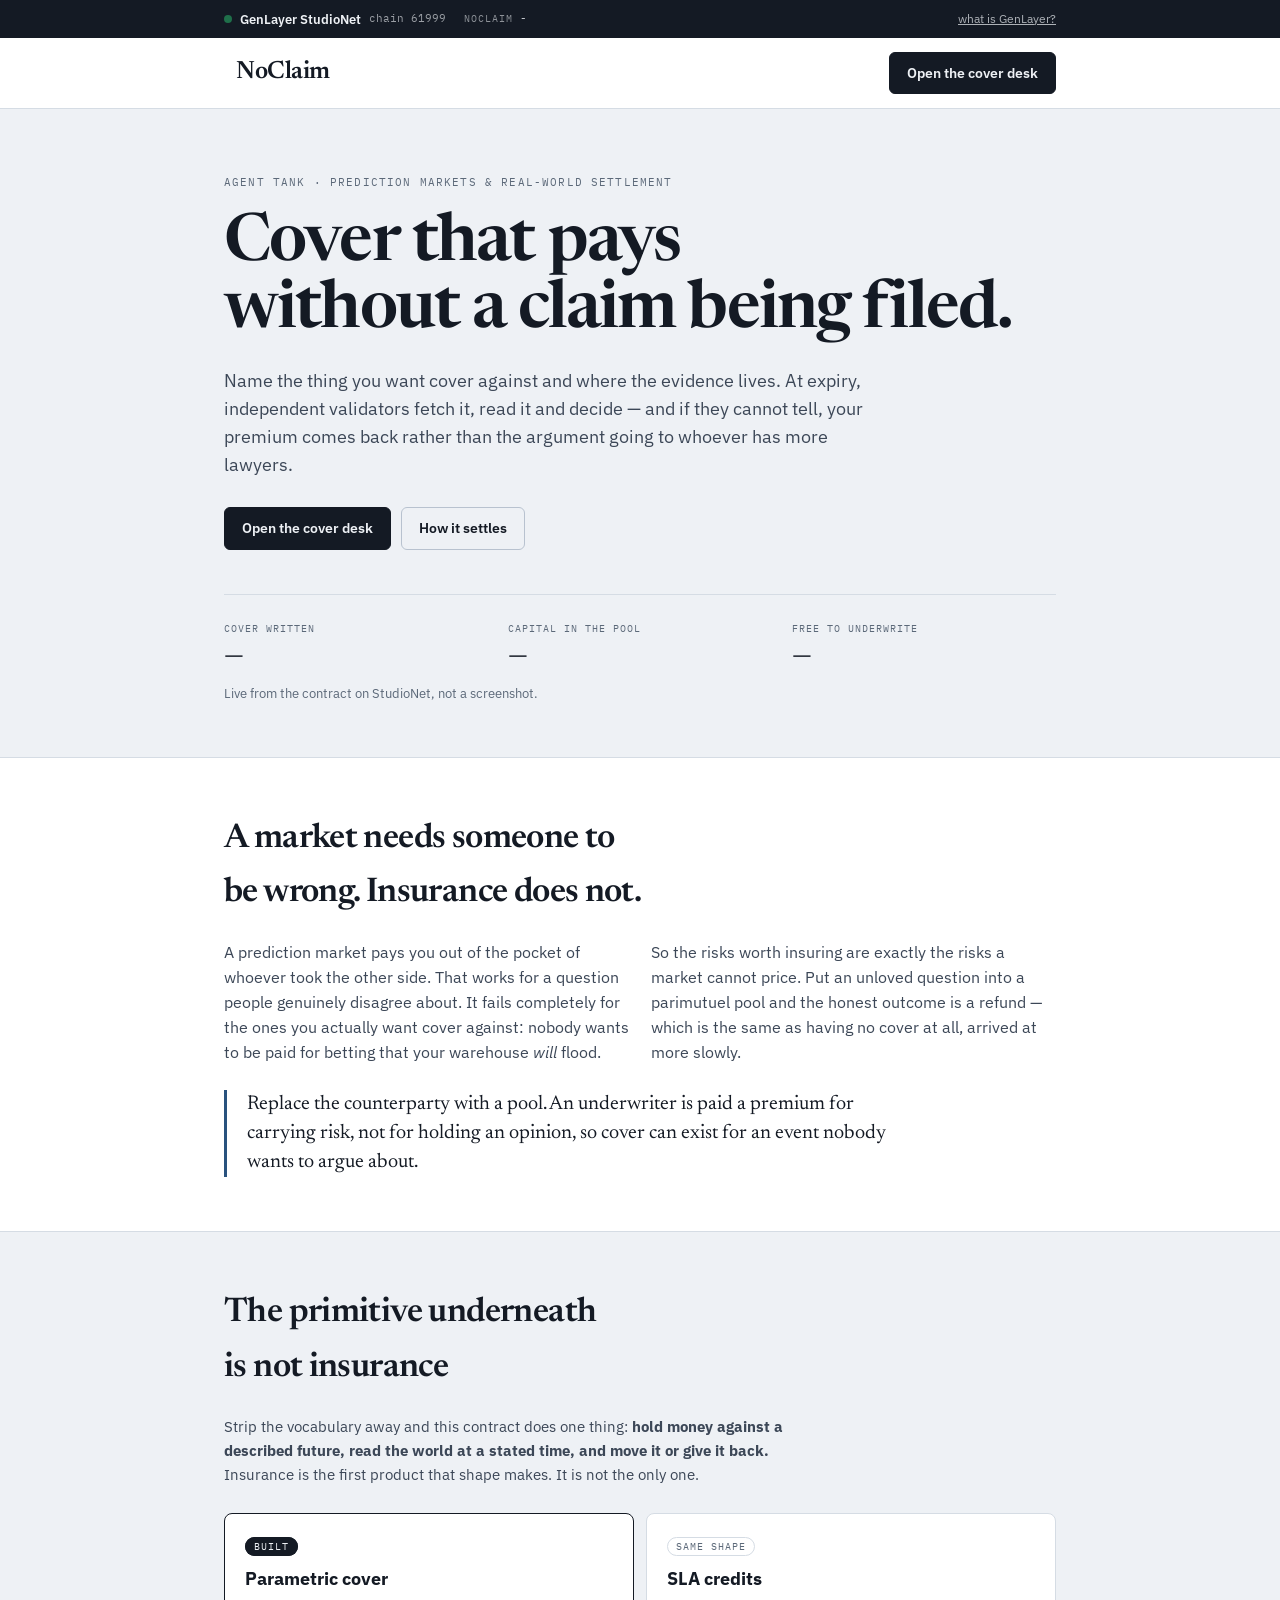
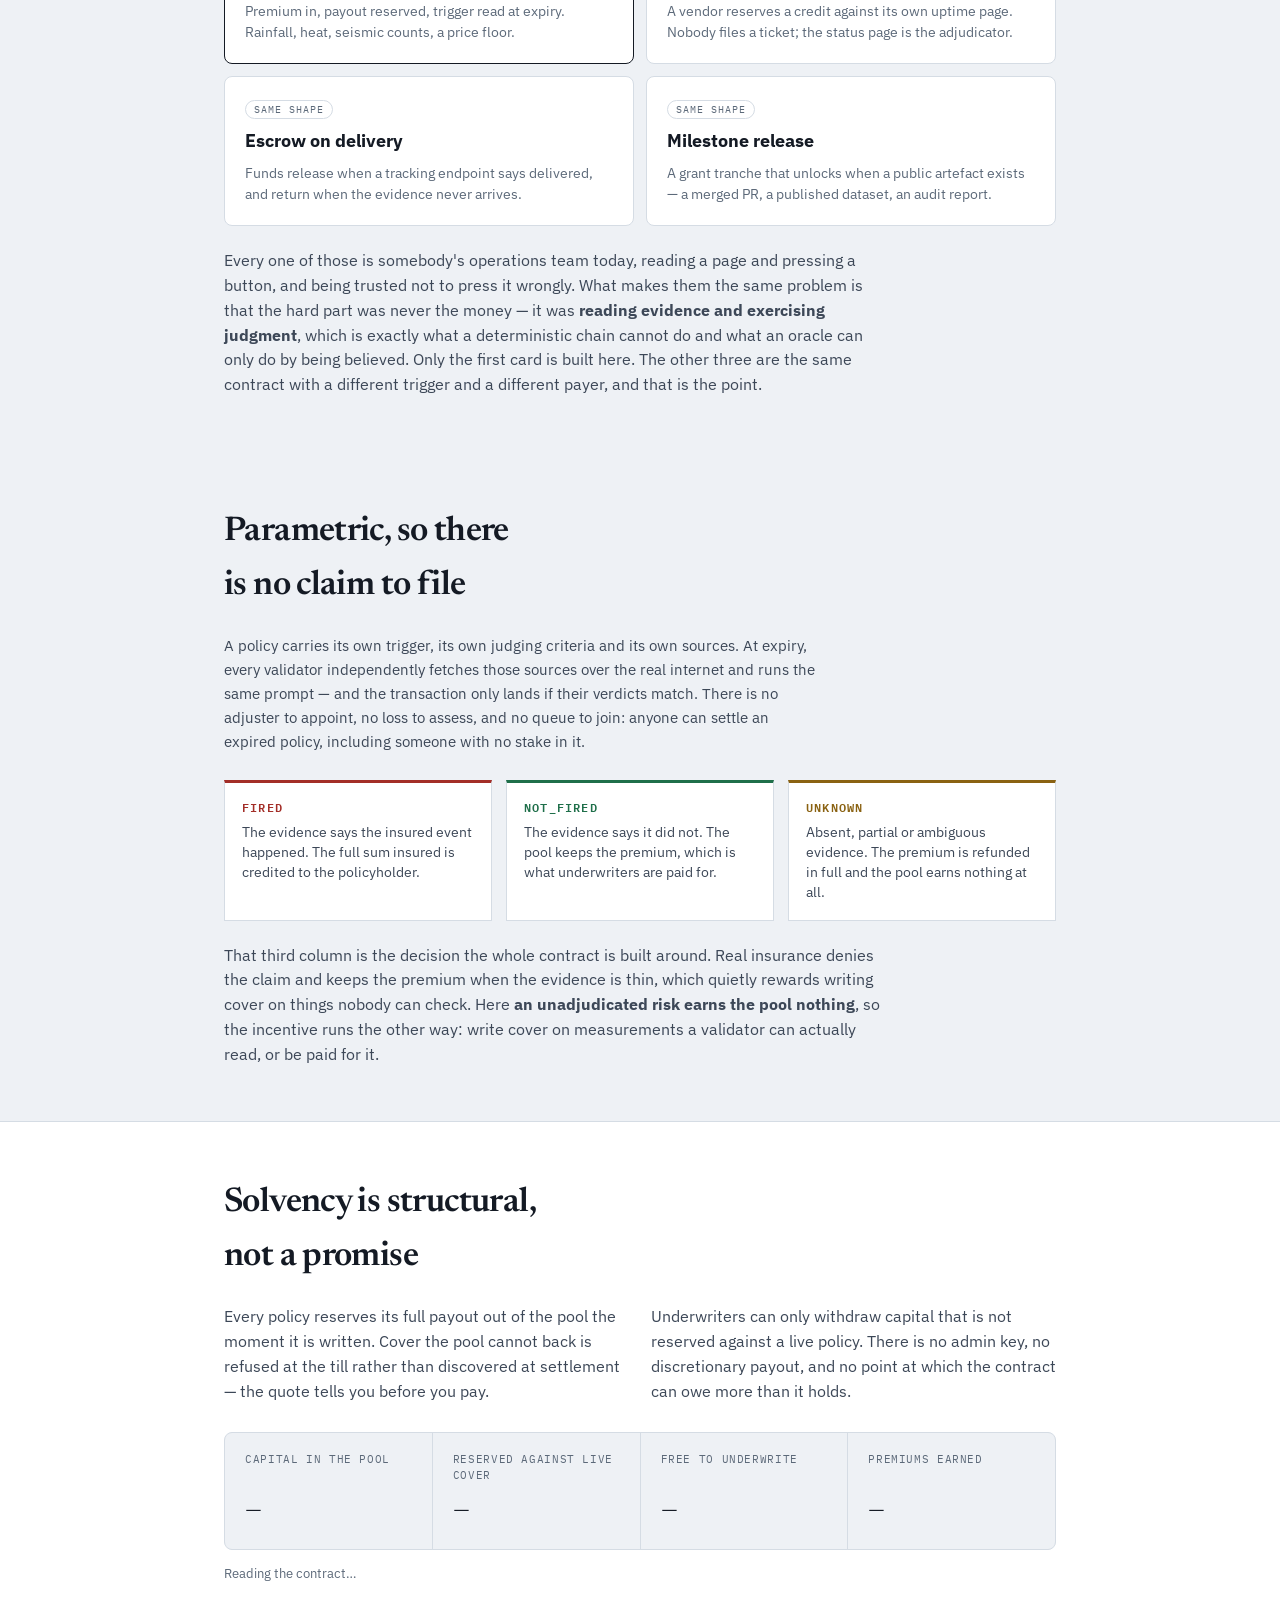
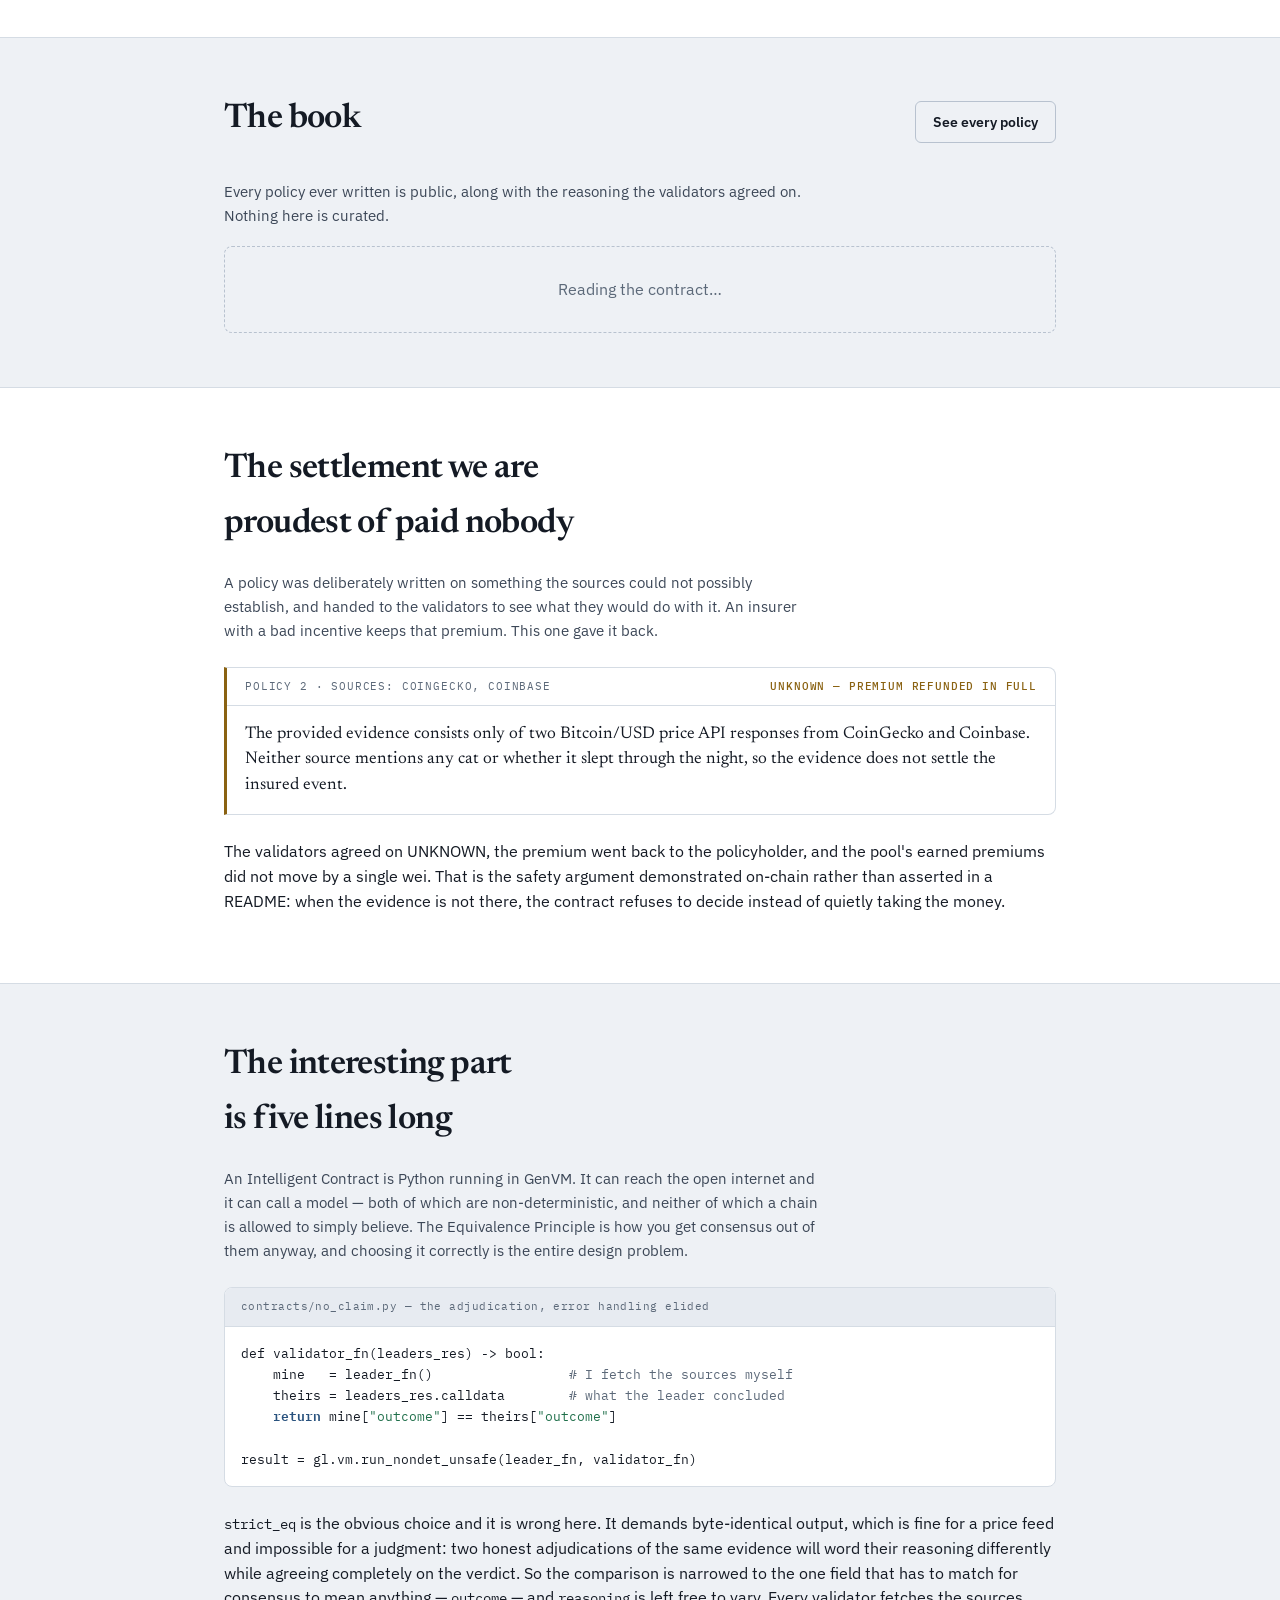
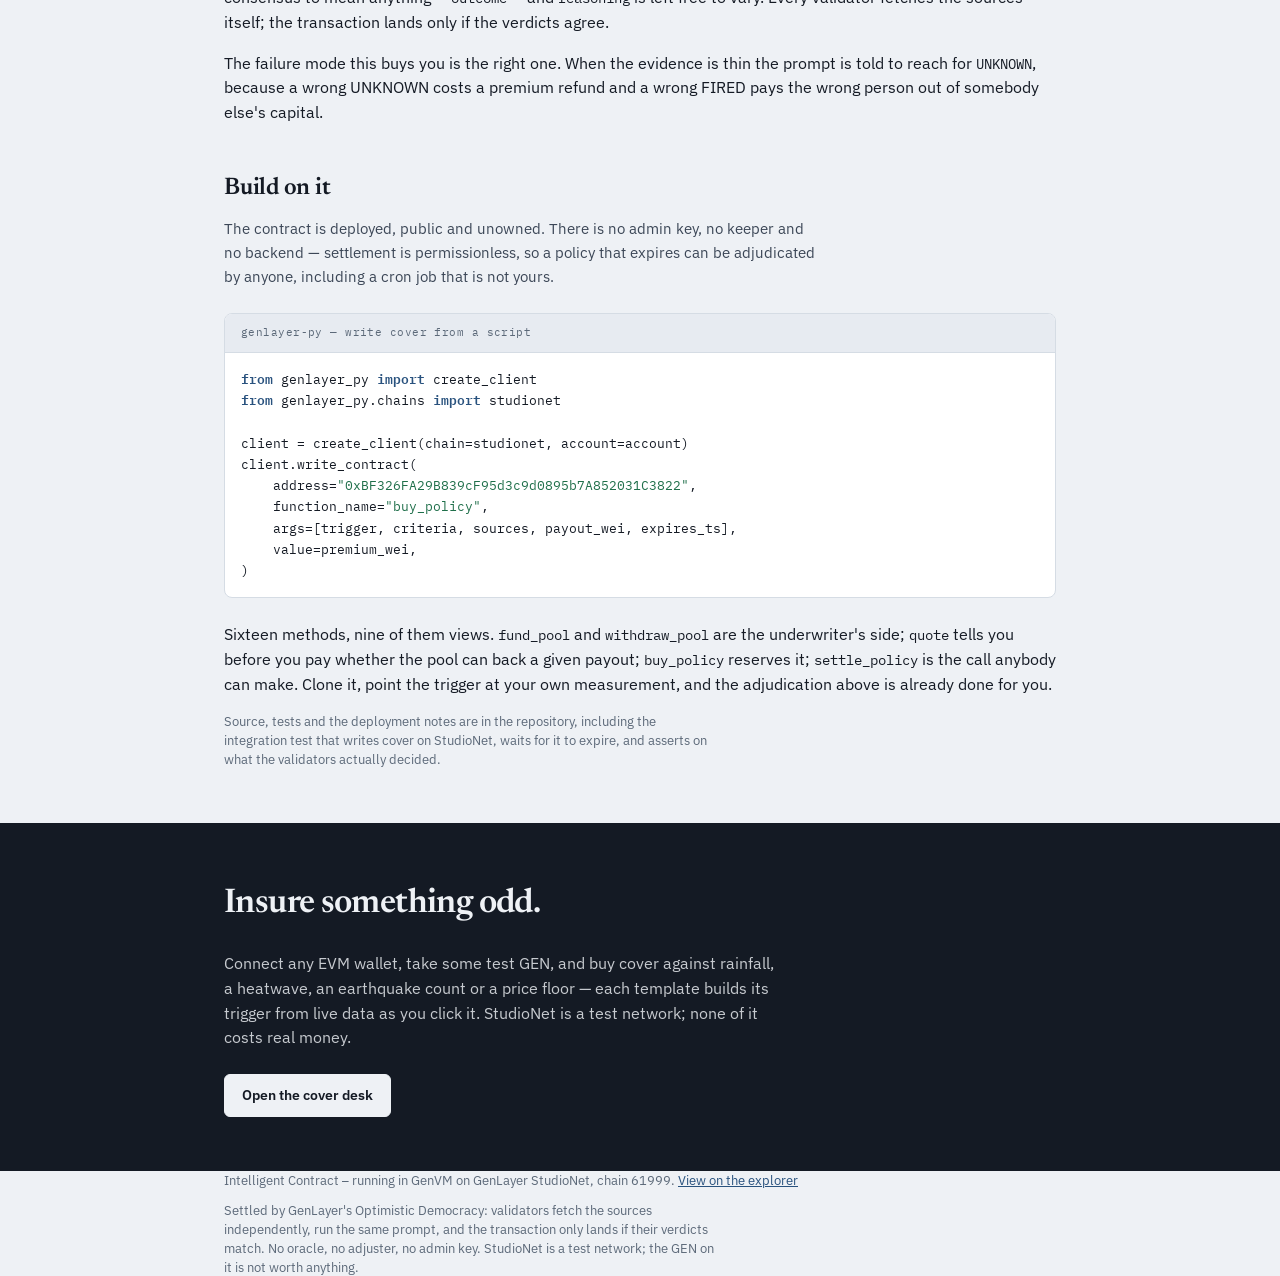
==== frontend/index.html @ b1478b35 "NoClaim: parametric cover settled by validator consensus Agent Tank submission for the Prediction Ma" ====
<!doctype html>
<html lang="en">
<head>
<meta charset="utf-8">
<meta name="viewport" content="width=device-width, initial-scale=1">
<title>NoClaim - cover that pays without a claim being filed</title>
<meta name="description" content="Parametric insurance on GenLayer. Name the trigger and where the evidence lives; validators read it and decide. If they cannot tell, your premium comes back in full.">
<link rel="preconnect" href="https://fonts.googleapis.com">
<link rel="preconnect" href="https://fonts.gstatic.com" crossorigin>
<link rel="stylesheet" href="https://fonts.googleapis.com/css2?family=Newsreader:ital,opsz,wght@0,6..72,400;0,6..72,500;0,6..72,600;0,6..72,700&family=IBM+Plex+Mono:wght@400;500;600&family=IBM+Plex+Sans:wght@400;500;600&display=swap">
<link rel="icon" id="favicon" href="data:,">
<link rel="stylesheet" href="styles.css">
<script type="importmap">
{
  "imports": {
    "genlayer-js": "https://esm.sh/genlayer-js@1.1.8",
    "genlayer-js/chains": "https://esm.sh/genlayer-js@1.1.8/chains",
    "genlayer-js/types": "https://esm.sh/genlayer-js@1.1.8/types"
  }
}
</script>
</head>
<body class="home">

<!-- The same bar the desks carry. This page signs nothing, so it shows no
     account - but it names the network and both contracts, because arriving
     here and arriving at the app should not tell you different things about
     where this runs. -->
<div class="netbar" id="netbar">
  <div class="wrap netbar-inner">
    <span class="net-state">
      <span class="dot"></span>
      <strong>GenLayer StudioNet</strong>
      <span class="net-id">chain 61999</span>
    </span>
    <a class="net-contract" id="net-contract-cover" href="#" target="_blank" rel="noopener" title="The NoClaim contract on the explorer">
      <span class="label">noclaim</span>
      <code id="cover-address">-</code>
    </a>
    <div class="netbar-right">
      <a class="link" href="https://genlayer.com" target="_blank" rel="noopener">what is GenLayer?</a>
    </div>
  </div>
</div>

<header class="home-nav">
  <div class="wrap home-nav-inner">
    <a class="lockup" href="index.html">
      <span class="mark-slot" id="mark-slot"></span>
      <span class="wordmark">NoClaim</span>
    </a>
    <nav>
      <a class="btn-link primary" href="noclaim.html">Open the cover desk</a>
    </nav>
  </div>
</header>

<main>

  <section class="hero wrap">
    <p class="eyebrow">Agent Tank &middot; Prediction Markets &amp; Real-World Settlement</p>
    <h1>Cover that pays<br>without a claim being filed.</h1>
    <p class="hero-lede">
      Name the thing you want cover against and where the evidence lives. At
      expiry, independent validators fetch it, read it and decide &mdash; and if
      they cannot tell, your premium comes back rather than the argument going
      to whoever has more lawyers.
    </p>
    <div class="hero-actions">
      <a class="btn-link primary" href="noclaim.html">Open the cover desk</a>
      <a class="btn-link ghost" href="#settles">How it settles</a>
    </div>
    <dl class="hero-stats" id="hero-stats">
      <div><dt>Cover written</dt><dd id="stat-policies">&mdash;</dd></div>
      <div><dt>Capital in the pool</dt><dd id="stat-pool">&mdash;</dd></div>
      <div><dt>Free to underwrite</dt><dd id="stat-free">&mdash;</dd></div>
    </dl>
    <p class="hero-note">Live from the contract on StudioNet, not a screenshot.</p>
  </section>

  <section class="band">
    <div class="wrap">
      <h2>A market needs someone to be wrong. Insurance does not.</h2>
      <div class="two-col">
        <p>
          A prediction market pays you out of the pocket of whoever took the
          other side. That works for a question people genuinely disagree
          about. It fails completely for the ones you actually want cover
          against: nobody wants to be paid for betting that your warehouse
          <em>will</em> flood.
        </p>
        <p>
          So the risks worth insuring are exactly the risks a market cannot
          price. Put an unloved question into a parimutuel pool and the honest
          outcome is a refund &mdash; which is the same as having no cover at
          all, arrived at more slowly.
        </p>
      </div>
      <p class="pull">
        Replace the counterparty with a pool. An underwriter is paid a premium
        for carrying risk, not for holding an opinion, so cover can exist for
        an event nobody wants to argue about.
      </p>
    </div>
  </section>

  <!-- The bigger claim, made carefully: what is built is parametric cover, and
       what it is built out of is more general than that. -->
  <section class="wrap">
    <h2>The primitive underneath is not insurance</h2>
    <p class="lede">
      Strip the vocabulary away and this contract does one thing:
      <strong>hold money against a described future, read the world at a stated
      time, and move it or give it back.</strong> Insurance is the first product
      that shape makes. It is not the only one.
    </p>

    <div class="shapes">
      <div class="shape built">
        <span class="shape-tag">built</span>
        <h3>Parametric cover</h3>
        <p>Premium in, payout reserved, trigger read at expiry. Rainfall, heat, seismic counts, a price floor.</p>
      </div>
      <div class="shape">
        <span class="shape-tag">same shape</span>
        <h3>SLA credits</h3>
        <p>A vendor reserves a credit against its own uptime page. Nobody files a ticket; the status page is the adjudicator.</p>
      </div>
      <div class="shape">
        <span class="shape-tag">same shape</span>
        <h3>Escrow on delivery</h3>
        <p>Funds release when a tracking endpoint says delivered, and return when the evidence never arrives.</p>
      </div>
      <div class="shape">
        <span class="shape-tag">same shape</span>
        <h3>Milestone release</h3>
        <p>A grant tranche that unlocks when a public artefact exists &mdash; a merged PR, a published dataset, an audit report.</p>
      </div>
    </div>

    <p class="under-verdicts">
      Every one of those is somebody's operations team today, reading a page and
      pressing a button, and being trusted not to press it wrongly. What makes
      them the same problem is that the hard part was never the money &mdash; it
      was <strong>reading evidence and exercising judgment</strong>, which is
      exactly what a deterministic chain cannot do and what an oracle can only
      do by being believed. Only the first card is built here. The other three
      are the same contract with a different trigger and a different payer, and
      that is the point.
    </p>
  </section>

  <section class="wrap" id="settles">
    <h2>Parametric, so there is no claim to file</h2>
    <p class="lede">
      A policy carries its own trigger, its own judging criteria and its own
      sources. At expiry, every validator independently fetches those sources
      over the real internet and runs the same prompt &mdash; and the
      transaction only lands if their verdicts match. There is no adjuster to
      appoint, no loss to assess, and no queue to join: anyone can settle an
      expired policy, including someone with no stake in it.
    </p>

    <div class="verdicts">
      <div class="verdict-card v-no">
        <p class="name">FIRED</p>
        <p>The evidence says the insured event happened. The full sum insured is credited to the policyholder.</p>
      </div>
      <div class="verdict-card v-yes">
        <p class="name">NOT_FIRED</p>
        <p>The evidence says it did not. The pool keeps the premium, which is what underwriters are paid for.</p>
      </div>
      <div class="verdict-card v-unknown">
        <p class="name">UNKNOWN</p>
        <p>Absent, partial or ambiguous evidence. The premium is refunded in full and the pool earns nothing at all.</p>
      </div>
    </div>

    <p class="under-verdicts">
      That third column is the decision the whole contract is built around.
      Real insurance denies the claim and keeps the premium when the evidence
      is thin, which quietly rewards writing cover on things nobody can check.
      Here <strong>an unadjudicated risk earns the pool nothing</strong>, so the
      incentive runs the other way: write cover on measurements a validator can
      actually read, or be paid for it.
    </p>
  </section>

  <section class="band">
    <div class="wrap">
      <h2>Solvency is structural, not a promise</h2>
      <div class="two-col">
        <p>
          Every policy reserves its full payout out of the pool the moment it
          is written. Cover the pool cannot back is refused at the till rather
          than discovered at settlement &mdash; the quote tells you before you
          pay.
        </p>
        <p>
          Underwriters can only withdraw capital that is not reserved against a
          live policy. There is no admin key, no discretionary payout, and no
          point at which the contract can owe more than it holds.
        </p>
      </div>
      <dl class="solvency" id="solvency">
        <div><dt>Capital in the pool</dt><dd><span id="sv-total">&mdash;</span></dd></div>
        <div><dt>Reserved against live cover</dt><dd><span id="sv-reserved">&mdash;</span></dd></div>
        <div><dt>Free to underwrite</dt><dd><span id="sv-free">&mdash;</span></dd></div>
        <div><dt>Premiums earned</dt><dd><span id="sv-earned">&mdash;</span></dd></div>
      </dl>
      <p class="fineprint" id="solvency-note">Reading the contract&hellip;</p>
    </div>
  </section>

  <section class="wrap">
    <div class="section-head">
      <h2 id="policies-heading">The book</h2>
      <a class="btn-link ghost" href="noclaim.html">See every policy</a>
    </div>
    <p class="lede">
      Every policy ever written is public, along with the reasoning the
      validators agreed on. Nothing here is curated.
    </p>
    <div id="home-policies" class="home-markets">
      <p class="empty">Reading the contract&hellip;</p>
    </div>
  </section>

  <section class="band">
    <div class="wrap">
      <h2>The settlement we are proudest of paid nobody</h2>
      <p class="lede">
        A policy was deliberately written on something the sources could not
        possibly establish, and handed to the validators to see what they would
        do with it. An insurer with a bad incentive keeps that premium. This one
        gave it back.
      </p>
      <figure class="exhibit void">
        <figcaption>
          <span>Policy 2 &middot; sources: CoinGecko, Coinbase</span>
          <span class="tag">UNKNOWN &mdash; premium refunded in full</span>
        </figcaption>
        <blockquote>
          The provided evidence consists only of two Bitcoin/USD price API
          responses from CoinGecko and Coinbase. Neither source mentions any cat
          or whether it slept through the night, so the evidence does not settle
          the insured event.
        </blockquote>
      </figure>
      <p>
        The validators agreed on UNKNOWN, the premium went back to the
        policyholder, and the pool's earned premiums did not move by a single
        wei. That is the safety argument demonstrated on-chain rather than
        asserted in a README: when the evidence is not there, the contract
        refuses to decide instead of quietly taking the money.
      </p>
    </div>
  </section>

  <!-- Devs do not want the pitch, they want the mechanism. This is the whole
       mechanism, quoted from the deployed source rather than paraphrased. -->
  <section class="wrap" id="build">
    <h2>The interesting part is five lines long</h2>
    <p class="lede">
      An Intelligent Contract is Python running in GenVM. It can reach the open
      internet and it can call a model &mdash; both of which are
      non-deterministic, and neither of which a chain is allowed to simply
      believe. The Equivalence Principle is how you get consensus out of them
      anyway, and choosing it correctly is the entire design problem.
    </p>

    <figure class="code">
      <figcaption>contracts/no_claim.py &mdash; the adjudication, error handling elided</figcaption>
      <pre><code>def validator_fn(leaders_res) -&gt; bool:
    mine   = leader_fn()                 <span class="c"># I fetch the sources myself</span>
    theirs = leaders_res.calldata        <span class="c"># what the leader concluded</span>
    <span class="k">return</span> mine[<span class="s">"outcome"</span>] == theirs[<span class="s">"outcome"</span>]

result = gl.vm.run_nondet_unsafe(leader_fn, validator_fn)</code></pre>
    </figure>

    <p>
      <code>strict_eq</code> is the obvious choice and it is wrong here. It
      demands byte-identical output, which is fine for a price feed and
      impossible for a judgment: two honest adjudications of the same evidence
      will word their reasoning differently while agreeing completely on the
      verdict. So the comparison is narrowed to the one field that has to match
      for consensus to mean anything &mdash; <code>outcome</code> &mdash; and
      <code>reasoning</code> is left free to vary. Every validator fetches the
      sources itself; the transaction lands only if the verdicts agree.
    </p>
    <p>
      The failure mode this buys you is the right one. When the evidence is
      thin the prompt is told to reach for <code>UNKNOWN</code>, because a wrong
      UNKNOWN costs a premium refund and a wrong FIRED pays the wrong person out
      of somebody else's capital.
    </p>

    <h3 class="build-h3">Build on it</h3>
    <p class="lede">
      The contract is deployed, public and unowned. There is no admin key, no
      keeper and no backend &mdash; settlement is permissionless, so a policy
      that expires can be adjudicated by anyone, including a cron job that is
      not yours.
    </p>

    <figure class="code">
      <figcaption>genlayer-py &mdash; write cover from a script</figcaption>
      <pre><code><span class="k">from</span> genlayer_py <span class="k">import</span> create_client
<span class="k">from</span> genlayer_py.chains <span class="k">import</span> studionet

client = create_client(chain=studionet, account=account)
client.write_contract(
    address=<span class="s">"0xBF326FA29B839cF95d3c9d0895b7A852031C3822"</span>,
    function_name=<span class="s">"buy_policy"</span>,
    args=[trigger, criteria, sources, payout_wei, expires_ts],
    value=premium_wei,
)</code></pre>
    </figure>

    <p>
      Sixteen methods, nine of them views. <code>fund_pool</code> and
      <code>withdraw_pool</code> are the underwriter's side;
      <code>quote</code> tells you before you pay whether the pool can back a
      given payout; <code>buy_policy</code> reserves it; <code>settle_policy</code>
      is the call anybody can make. Clone it, point the trigger at your own
      measurement, and the adjudication above is already done for you.
    </p>
    <p class="fineprint">
      Source, tests and the deployment notes are in the repository, including
      the integration test that writes cover on StudioNet, waits for it to
      expire, and asserts on what the validators actually decided.
    </p>
  </section>


  <section class="cta">
    <div class="wrap">
      <h2>Insure something odd.</h2>
      <p>
        Connect any EVM wallet, take some test GEN, and buy cover against
        rainfall, a heatwave, an earthquake count or a price floor &mdash; each
        template builds its trigger from live data as you click it. StudioNet is
        a test network; none of it costs real money.
      </p>
      <a class="btn-link primary" href="noclaim.html">Open the cover desk</a>
    </div>
  </section>

</main>

<footer class="wrap">
  <p>
    Intelligent Contract <code id="footer-address">&mdash;</code> running in
    GenVM on GenLayer StudioNet, chain 61999.
    <a id="explorer-link" href="#" target="_blank" rel="noopener">View on the explorer</a>
  </p>
  <p class="fineprint">
    Settled by GenLayer's Optimistic Democracy: validators fetch the sources
    independently, run the same prompt, and the transaction only lands if their
    verdicts match. No oracle, no adjuster, no admin key. StudioNet is a test
    network; the GEN on it is not worth anything.
  </p>
</footer>

<script type="module" src="home.js"></script>
</body>
</html>
---- frontend/styles.css ----
/* AnyBet - shares its identity with the submission page: a cool filing-paper
   ground, ink type, and three saturated colours reserved for the three things a
   market can resolve to. Nothing else is allowed to be loud. */

:root {
  --ground: #eef1f5;
  --surface: #ffffff;
  --sunk: #e7ebf1;
  --ink: #141a24;
  --ink-soft: #3c4757;
  --muted: #5c6979;
  --line: #d5dce4;
  --line-strong: #b8c2cf;

  --yes: #1f6f4a;
  --no: #a32e28;
  --unknown: #8a6212;
  --accent: #29527e;

  --display: "Newsreader", "Iowan Old Style", Georgia, serif;
  --body: "IBM Plex Sans", "Segoe UI", Helvetica, Arial, sans-serif;
  --mono: "IBM Plex Mono", ui-monospace, SFMono-Regular, Menlo, monospace;

  --radius: 8px;
}

@media (prefers-color-scheme: dark) {
  :root:not([data-theme="light"]) {
    --ground: #10141b;
    --surface: #171d26;
    --sunk: #1d242f;
    --ink: #e4e9f0;
    --ink-soft: #bcc6d3;
    --muted: #8d9aab;
    --line: #28313e;
    --line-strong: #3a4553;

    --yes: #58b585;
    --no: #e2776e;
    --unknown: #d9a441;
    --accent: #7ba7dd;
  }
}

:root[data-theme="dark"] {
  --ground: #10141b;
  --surface: #171d26;
  --sunk: #1d242f;
  --ink: #e4e9f0;
  --ink-soft: #bcc6d3;
  --muted: #8d9aab;
  --line: #28313e;
  --line-strong: #3a4553;

  --yes: #58b585;
  --no: #e2776e;
  --unknown: #d9a441;
  --accent: #7ba7dd;
}

* { box-sizing: border-box; }

body {
  margin: 0;
  background: var(--ground);
  color: var(--ink);
  font-family: var(--body);
  font-size: 15.5px;
  line-height: 1.6;
  -webkit-font-smoothing: antialiased;
}

body.busy { cursor: progress; }
body.busy button:not(.link) { opacity: .45; pointer-events: none; }

.wrap { max-width: 880px; margin: 0 auto; padding: 0 24px; }

code { font-family: var(--mono); font-size: .88em; }

h1, h2, h3 { text-wrap: balance; }

/* ---- masthead ---- */

.masthead {
  background: var(--surface);
  border-bottom: 1px solid var(--line);
}

.masthead-inner {
  display: flex;
  flex-wrap: wrap;
  gap: 24px;
  justify-content: space-between;
  align-items: flex-start;
  padding-top: 26px;
  padding-bottom: 24px;
}

.brand { flex: 1 1 260px; min-width: 0; }
.account { flex: 0 1 auto; }

/* ---- brand lockup ---- */

.lockup { display: flex; align-items: center; gap: 12px; }
.mark-slot { display: inline-flex; color: var(--ink); }
.mark { display: block; }

/* The chain this actually runs on, stated next to the name rather than buried
   in a footer - and the dot is live state, going amber the moment the wallet
   wanders off StudioNet. */
.chain-badge {
  display: inline-flex;
  align-items: center;
  gap: 7px;
  margin-top: 11px;
  padding: 4px 11px 4px 9px;
  border: 1px solid var(--line);
  border-radius: 20px;
  background: var(--ground);
  font-size: 12px;
  color: var(--muted);
  text-decoration: none;
}
.chain-badge:hover { border-color: var(--line-strong); }
.chain-badge strong { color: var(--ink); font-weight: 600; }
.chain-badge .sep { color: var(--line-strong); }
.chain-badge .dot {
  width: 7px;
  height: 7px;
  border-radius: 50%;
  background: var(--yes);
  flex-shrink: 0;
}
.chain-badge .dot.bad { background: var(--unknown); }

.brand h1 {
  font-family: var(--display);
  font-weight: 500;
  font-size: 38px;
  letter-spacing: -.02em;
  margin: 0;
  line-height: 1;
}

.tagline {
  margin: 7px 0 0;
  color: var(--muted);
  font-size: 14.5px;
  max-width: 42ch;
}

/* ---- account panel ---- */

.account {
  min-width: 330px;
  background: var(--sunk);
  border: 1px solid var(--line);
  border-radius: var(--radius);
  padding: 14px 16px;
}

.account-grid {
  display: grid;
  grid-template-columns: 1fr 1fr;
  gap: 10px 18px;
  margin: 0 0 12px;
}
.account-grid div { min-width: 0; }
.account-grid dt {
  font-family: var(--mono);
  font-size: 10px;
  letter-spacing: .1em;
  text-transform: uppercase;
  color: var(--muted);
  margin-bottom: 2px;
}
.account-grid dd {
  margin: 0;
  font-size: 14px;
  font-variant-numeric: tabular-nums;
  display: flex;
  align-items: baseline;
  gap: 6px;
  flex-wrap: wrap;
}
.unit { color: var(--muted); font-size: 12px; }

.account-actions { display: flex; flex-wrap: wrap; gap: 6px; }

/* ---- buttons ---- */

button {
  font: inherit;
  font-weight: 500;
  border-radius: 6px;
  cursor: pointer;
  border: 1px solid transparent;
  padding: 8px 14px;
  background: var(--sunk);
  color: var(--ink);
  transition: background .12s, border-color .12s;
}
button:hover { border-color: var(--line-strong); }
button:focus-visible { outline: 2px solid var(--accent); outline-offset: 2px; }

button.primary {
  background: var(--ink);
  color: var(--ground);
  border-color: var(--ink);
  font-weight: 600;
}
button.primary:hover { filter: brightness(1.3); }

button.ghost { background: transparent; border-color: var(--line); }
button.ghost:hover { background: var(--surface); }
button.quiet { color: var(--muted); }

button.link {
  background: none;
  border: 0;
  padding: 0;
  color: var(--accent);
  font-size: 13px;
  text-decoration: underline;
  text-underline-offset: 3px;
}
button.link:hover { filter: brightness(1.2); border-color: transparent; }

button:disabled { opacity: .4; cursor: not-allowed; }
button:disabled:hover { border-color: transparent; filter: none; }

button.yes, button.no { color: #fff; font-weight: 600; }
button.yes { background: var(--yes); border-color: var(--yes); }
button.no { background: var(--no); border-color: var(--no); }

/* ---- shared blocks ---- */

.panel {
  background: var(--surface);
  border: 1px solid var(--line);
  border-radius: var(--radius);
  padding: 24px;
  margin-bottom: 22px;
}

.panel h2, .guide h2 {
  font-family: var(--display);
  font-weight: 600;
  font-size: 24px;
  letter-spacing: -.01em;
  margin: 0 0 10px;
}

.section-head { display: flex; justify-content: space-between; align-items: baseline; margin-bottom: 14px; }
.section-head h2 { margin: 0; }

.lede { color: var(--ink-soft); margin: 0 0 18px; max-width: 66ch; font-size: 15px; }
.fineprint { color: var(--muted); font-size: 12.5px; line-height: 1.5; margin: 10px 0 0; max-width: 62ch; }
.hint-inline { color: var(--muted); font-weight: 400; text-transform: none; letter-spacing: 0; }
.warn { color: var(--unknown); font-size: 13px; }

.eyebrow {
  font-family: var(--mono);
  font-size: 10.5px;
  letter-spacing: .11em;
  text-transform: uppercase;
  color: var(--muted);
}

.panel.login { border-color: var(--line-strong); }

/* ---- how to play ---- */

.guide { margin-bottom: 26px; }
.guide-head { display: flex; justify-content: space-between; align-items: baseline; margin-bottom: 14px; }
.guide-head h2 { margin: 0; }

.guide-steps {
  list-style: none;
  counter-reset: step;
  margin: 0;
  padding: 0;
  display: grid;
  grid-template-columns: repeat(auto-fit, minmax(150px, 1fr));
  gap: 1px;
  background: var(--line);
  border: 1px solid var(--line);
  border-radius: var(--radius);
  overflow: hidden;
}

.guide-steps li {
  counter-increment: step;
  background: var(--surface);
  padding: 14px 16px 16px;
}
.guide-steps li::before {
  content: counter(step);
  display: block;
  font-family: var(--mono);
  font-size: 11px;
  color: var(--muted);
  margin-bottom: 6px;
}
.guide-steps h3 { margin: 0 0 4px; font-size: 14px; font-weight: 600; }
.guide-steps p { margin: 0; font-size: 13px; color: var(--muted); line-height: 1.5; }

.guide-note { margin: 12px 0 0; font-size: 13px; color: var(--muted); max-width: 66ch; }

/* ---- forms ---- */

form label { display: block; margin-bottom: 14px; font-size: 12.5px; color: var(--muted); font-weight: 500; }
form .row { display: flex; gap: 14px; flex-wrap: wrap; }
form .row label { flex: 1; min-width: 130px; }

input, textarea, select {
  width: 100%;
  margin-top: 5px;
  padding: 9px 11px;
  background: var(--ground);
  border: 1px solid var(--line);
  border-radius: 6px;
  color: var(--ink);
  font: inherit;
  font-size: 14px;
}
input:focus, textarea:focus, select:focus {
  outline: 2px solid var(--accent);
  outline-offset: -1px;
  background: var(--surface);
}
textarea { resize: vertical; line-height: 1.5; }

.templates { margin-bottom: 20px; }
.template-chips { display: flex; flex-direction: column; gap: 10px; margin-top: 10px; }

/* Grouped by reach - planet, markets, cities, code - because that spread is the
   argument: one contract settles all of them without changing. */
.template-group { display: grid; grid-template-columns: 74px 1fr; gap: 12px; align-items: baseline; }
.group-name {
  font-family: var(--mono);
  font-size: 10px;
  letter-spacing: .1em;
  text-transform: uppercase;
  color: var(--muted);
  padding-top: 7px;
}
.group-chips { display: flex; flex-wrap: wrap; gap: 7px; }

@media (max-width: 560px) {
  .template-group { grid-template-columns: 1fr; gap: 4px; }
  .group-name { padding-top: 0; }
}

.chip {
  padding: 6px 13px;
  background: transparent;
  border: 1px solid var(--line-strong);
  border-radius: 16px;
  font-size: 13px;
}
.chip:hover { background: var(--sunk); }

.source-tools { display: flex; align-items: center; gap: 12px; flex-wrap: wrap; margin-bottom: 12px; }

.source-preview {
  border: 1px solid var(--line);
  border-radius: 6px;
  background: var(--ground);
  margin-bottom: 16px;
  overflow: hidden;
}
.source-row {
  display: grid;
  grid-template-columns: 74px 1fr;
  gap: 12px;
  padding: 10px 13px;
  border-bottom: 1px solid var(--line);
  font-size: 12.5px;
}
.source-row:last-child { border-bottom: 0; }
.source-row .status {
  font-family: var(--mono);
  font-size: 10.5px;
  letter-spacing: .08em;
  text-transform: uppercase;
}
.source-row.ok .status { color: var(--yes); }
.source-row.bad .status { color: var(--no); }
.source-row .body { min-width: 0; }
.source-row .url { color: var(--muted); word-break: break-all; display: block; margin-bottom: 3px; }
.source-row pre {
  margin: 0;
  font-family: var(--mono);
  font-size: 11.5px;
  color: var(--ink-soft);
  white-space: pre-wrap;
  word-break: break-word;
  max-height: 7em;
  overflow-y: auto;
}

/* ---- markets ---- */

.market {
  background: var(--surface);
  border: 1px solid var(--line);
  border-left: 3px solid var(--line-strong);
  border-radius: 0 var(--radius) var(--radius) 0;
  padding: 17px 19px;
  margin-bottom: 12px;
}
.market.open { border-left-color: var(--accent); }
.market.closed { border-left-color: var(--unknown); }

.market-head { display: flex; justify-content: space-between; gap: 14px; align-items: flex-start; margin-bottom: 4px; }
.market-head h3 {
  margin: 0;
  font-family: var(--display);
  font-weight: 600;
  font-size: 18px;
  line-height: 1.25;
}

.badge {
  flex-shrink: 0;
  font-family: var(--mono);
  font-size: 10.5px;
  letter-spacing: .06em;
  text-transform: uppercase;
  padding: 3px 9px;
  border-radius: 12px;
  border: 1px solid var(--line);
  color: var(--muted);
  white-space: nowrap;
}
.badge.open { color: var(--yes); border-color: var(--yes); }
.badge.closed { color: var(--unknown); border-color: var(--unknown); }
.badge.open.late { color: var(--unknown); border-color: var(--unknown); }

.criteria { color: var(--muted); font-size: 13px; margin: 0 0 14px; max-width: 74ch; }

/* The implied price, drawn. In a parimutuel pool the share of money on a side
   is the crowd's probability for it - the one number a prediction market exists
   to produce, and the one this page used to omit entirely. */

.book { margin-bottom: 14px; }

.odds-bar {
  display: flex;
  height: 8px;
  border-radius: 4px;
  overflow: hidden;
  background: var(--sunk);
  margin-bottom: 10px;
}
.odds-yes { background: var(--yes); transition: width .4s ease; }
.odds-no { background: var(--no); transition: width .4s ease; }

.book-rows { display: flex; gap: 10px; }

.pool {
  flex: 1;
  min-width: 0;
  padding: 11px 13px;
  border-radius: 6px;
  background: var(--ground);
  border: 1px solid var(--line);
  display: grid;
  grid-template-columns: auto 1fr;
  grid-template-areas: "side pct" "amount mult";
  gap: 2px 8px;
  align-items: baseline;
}
.pool .side { grid-area: side; font-family: var(--mono); font-size: 10.5px; font-weight: 600; letter-spacing: .1em; }
.pool .pct {
  grid-area: pct;
  justify-self: end;
  font-size: 21px;
  font-weight: 600;
  font-variant-numeric: tabular-nums;
  line-height: 1;
}
.pool .amount { grid-area: amount; font-size: 12.5px; color: var(--muted); font-variant-numeric: tabular-nums; }
.pool .mult { grid-area: mult; justify-self: end; font-size: 12px; color: var(--muted); text-align: right; }

.pool.yes .side, .pool.yes .pct { color: var(--yes); }
.pool.no .side, .pool.no .pct { color: var(--no); }

.verdict {
  background: var(--ground);
  border-left: 2px solid var(--accent);
  padding: 10px 13px;
  margin-bottom: 13px;
  border-radius: 0 5px 5px 0;
}
.verdict .label {
  font-family: var(--mono);
  font-size: 10px;
  letter-spacing: .1em;
  text-transform: uppercase;
  color: var(--muted);
}
.verdict p { margin: 4px 0 0; font-size: 13.5px; color: var(--ink-soft); }

.market-actions { display: flex; gap: 8px; align-items: center; flex-wrap: wrap; }
.market-actions .stake { width: 104px; margin: 0; font-variant-numeric: tabular-nums; }

.claim-row {
  display: flex;
  align-items: center;
  gap: 14px;
  padding: 11px 0;
  border-bottom: 1px solid var(--line);
}
.claim-row:last-child { border-bottom: 0; }
.claim-row span { flex: 1; font-size: 14px; }
.claim-row strong { font-variant-numeric: tabular-nums; }

.net-ok { color: var(--yes); }
.net-bad { color: var(--unknown); font-weight: 600; }

footer { padding-top: 22px; padding-bottom: 48px; color: var(--muted); font-size: 13px; }
footer a { color: var(--accent); }
footer p { margin: 0 0 6px; }

.toast {
  position: fixed;
  left: 50%;
  bottom: 24px;
  transform: translateX(-50%);
  max-width: min(640px, calc(100vw - 40px));
  padding: 12px 18px;
  border-radius: var(--radius);
  background: var(--surface);
  color: var(--ink);
  border: 1px solid var(--line-strong);
  border-left: 3px solid var(--accent);
  box-shadow: 0 10px 34px rgba(20, 26, 36, .18);
  font-size: 14px;
  z-index: 50;
}
.toast.success { border-left-color: var(--yes); }
.toast.error { border-left-color: var(--no); }

@media (max-width: 660px) {
  .pools { flex-direction: column; }
  .account { min-width: 0; width: 100%; }
  .brand h1 { font-size: 32px; }
}

@media (prefers-reduced-motion: reduce) {
  * { transition: none !important; }
}

/* ---- stats strip ---- */

.stats-strip {
  background: var(--surface);
  border-bottom: 1px solid var(--line);
  margin-bottom: 30px;
}
.stats {
  display: grid;
  grid-template-columns: repeat(auto-fit, minmax(140px, 1fr));
  gap: 18px;
  padding-top: 15px;
  padding-bottom: 15px;
}
.stats dt {
  font-family: var(--mono);
  font-size: 10px;
  letter-spacing: .1em;
  text-transform: uppercase;
  color: var(--muted);
  margin-bottom: 3px;
}
.stats dd {
  margin: 0;
  font-family: var(--display);
  font-size: 22px;
  font-weight: 600;
  font-variant-numeric: tabular-nums;
  line-height: 1.1;
}

/* ---- markets section ---- */

#markets-section { margin-bottom: 26px; }
.section-tools { display: flex; align-items: center; gap: 14px; }

.empty {
  border: 1px dashed var(--line-strong);
  border-radius: var(--radius);
  padding: 30px;
  text-align: center;
  color: var(--muted);
  margin: 0;
}

.panel.claimable { border-left: 3px solid var(--yes); }

/* ================= home page ================= */

.home-nav {
  background: var(--surface);
  border-bottom: 1px solid var(--line);
  position: sticky;
  top: 0;
  z-index: 20;
}
.home-nav-inner {
  display: flex;
  align-items: center;
  justify-content: space-between;
  gap: 18px;
  flex-wrap: wrap;
  padding-top: 14px;
  padding-bottom: 14px;
}
.home-nav nav { display: flex; align-items: center; gap: 14px; flex-wrap: wrap; }

.lockup { text-decoration: none; color: inherit; }
.wordmark {
  font-family: var(--display);
  font-size: 25px;
  font-weight: 600;
  letter-spacing: -.02em;
}

/* An anchor that has to read as a button. */
.btn-link {
  display: inline-flex;
  align-items: center;
  padding: 9px 17px;
  border-radius: 6px;
  border: 1px solid transparent;
  font-size: 14px;
  font-weight: 600;
  text-decoration: none;
}
.btn-link.primary { background: var(--ink); color: var(--ground); border-color: var(--ink); }
.btn-link.primary:hover { filter: brightness(1.3); }
.btn-link.ghost { border-color: var(--line-strong); color: var(--ink); background: transparent; }
.btn-link.ghost:hover { background: var(--sunk); }

.hero { padding: 68px 24px 56px; }
.hero .eyebrow { display: block; margin-bottom: 20px; }
.hero h1 {
  font-family: var(--display);
  font-weight: 600;
  font-size: clamp(40px, 6.4vw, 66px);
  line-height: 1.02;
  letter-spacing: -.028em;
  margin: 0 0 22px;
}
.hero-lede {
  font-size: 17.5px;
  line-height: 1.6;
  color: var(--ink-soft);
  max-width: 60ch;
  margin: 0 0 28px;
}
.hero-actions { display: flex; gap: 10px; flex-wrap: wrap; margin-bottom: 44px; }

.hero-stats {
  display: grid;
  grid-template-columns: repeat(auto-fit, minmax(150px, 1fr));
  gap: 20px;
  margin: 0;
  padding-top: 26px;
  border-top: 1px solid var(--line);
}
.hero-stats dt {
  font-family: var(--mono);
  font-size: 10px;
  letter-spacing: .1em;
  text-transform: uppercase;
  color: var(--muted);
  margin-bottom: 4px;
}
.hero-stats dd {
  margin: 0;
  font-family: var(--display);
  font-size: 30px;
  font-weight: 600;
  font-variant-numeric: tabular-nums;
  line-height: 1;
}
.hero-note { color: var(--muted); font-size: 12.5px; margin: 12px 0 0; }

body.home section { padding-top: 54px; padding-bottom: 54px; }
body.home .band { background: var(--surface); border-block: 1px solid var(--line); }
body.home h2 {
  font-family: var(--display);
  font-weight: 600;
  font-size: clamp(26px, 3.4vw, 34px);
  letter-spacing: -.018em;
  margin: 0 0 20px;
  max-width: 24ch;
}

.two-col {
  display: grid;
  grid-template-columns: repeat(auto-fit, minmax(280px, 1fr));
  gap: 22px;
  margin-bottom: 26px;
}
.two-col p { margin: 0; color: var(--ink-soft); }

.pull {
  font-family: var(--display);
  font-size: 20px;
  line-height: 1.45;
  color: var(--ink);
  border-left: 3px solid var(--accent);
  padding-left: 20px;
  max-width: 62ch;
  margin: 0;
}

.verdicts {
  display: grid;
  grid-template-columns: repeat(auto-fit, minmax(210px, 1fr));
  gap: 14px;
  margin: 26px 0 0;
}
.verdict-card {
  border-top: 3px solid var(--edge);
  background: var(--surface);
  border-right: 1px solid var(--line);
  border-bottom: 1px solid var(--line);
  border-left: 1px solid var(--line);
  padding: 15px 17px 17px;
}
.verdict-card .name {
  font-family: var(--mono);
  font-size: 12px;
  font-weight: 600;
  letter-spacing: .1em;
  color: var(--edge);
  margin: 0 0 6px;
}
.verdict-card p { margin: 0; font-size: 13.5px; line-height: 1.5; color: var(--ink-soft); }
.v-yes { --edge: var(--yes); }
.v-no { --edge: var(--no); }
.v-unknown { --edge: var(--unknown); }
.under-verdicts { margin: 22px 0 0; max-width: 66ch; color: var(--ink-soft); }

.home-markets { display: grid; gap: 12px; }
.home-market {
  display: block;
  text-decoration: none;
  color: inherit;
  background: var(--ground);
  border: 1px solid var(--line);
  border-left: 3px solid var(--line-strong);
  border-radius: 0 var(--radius) var(--radius) 0;
  padding: 16px 18px;
}
.home-market.open { border-left-color: var(--accent); }
.home-market:hover { border-color: var(--line-strong); background: var(--sunk); }
.hm-head { display: flex; justify-content: space-between; gap: 14px; align-items: flex-start; margin-bottom: 12px; }
.hm-head h3 {
  margin: 0;
  font-family: var(--display);
  font-size: 17px;
  font-weight: 600;
  line-height: 1.3;
}
.hm-foot {
  display: flex;
  gap: 16px;
  margin-top: 9px;
  font-size: 12.5px;
  font-variant-numeric: tabular-nums;
}
.hm-yes { color: var(--yes); font-weight: 600; }
.hm-no { color: var(--no); font-weight: 600; }
.hm-pool { color: var(--muted); margin-left: auto; }

figure.exhibit {
  margin: 24px 0;
  background: var(--surface);
  border: 1px solid var(--line);
  border-left: 3px solid var(--unknown);
  border-radius: 0 var(--radius) var(--radius) 0;
}
figure.exhibit figcaption {
  display: flex;
  flex-wrap: wrap;
  gap: 10px;
  justify-content: space-between;
  padding: 10px 18px;
  border-bottom: 1px solid var(--line);
  font-family: var(--mono);
  font-size: 10.5px;
  letter-spacing: .08em;
  text-transform: uppercase;
  color: var(--muted);
}
figure.exhibit .tag { color: var(--unknown); font-weight: 500; }
figure.exhibit blockquote {
  margin: 0;
  padding: 16px 18px;
  font-family: var(--display);
  font-size: 17px;
  line-height: 1.5;
  color: var(--ink);
}

.cta { background: var(--ink); color: var(--ground); }
.cta h2 { color: var(--ground); }
.cta p { color: var(--ground); opacity: .82; max-width: 56ch; margin: 0 0 24px; }
.cta .btn-link.primary { background: var(--ground); color: var(--ink); border-color: var(--ground); }

@media (max-width: 620px) {
  .hero { padding-top: 44px; }
  .home-nav { position: static; }
}

/* ---- the book: who is on which side ---- */

.book-toggle { margin-top: 12px; }

.book-log {
  margin-top: 10px;
  border: 1px solid var(--line);
  border-radius: 6px;
  overflow: hidden;
}
.book-row {
  display: grid;
  grid-template-columns: auto 42px 1fr auto;
  gap: 12px;
  align-items: baseline;
  padding: 8px 13px;
  border-bottom: 1px solid var(--line);
  font-size: 12.5px;
  background: var(--ground);
  font-variant-numeric: tabular-nums;
}
.book-row:last-child { border-bottom: 0; }
.book-row .who { color: var(--muted); }
.book-row .what { font-family: var(--mono); font-size: 10.5px; font-weight: 600; letter-spacing: .08em; }
.book-row.yes .what { color: var(--yes); }
.book-row.no .what { color: var(--no); }
.book-row .outcome { color: var(--muted); text-align: right; }
.book-empty { margin: 0; padding: 12px 13px; color: var(--muted); font-size: 13px; background: var(--ground); }

/* ================= NoClaim ================= */

.underwriter-grid { grid-template-columns: repeat(auto-fit, minmax(130px, 1fr)); margin-bottom: 14px; }

#policies-section { margin-bottom: 26px; }

.policy {
  background: var(--surface);
  border: 1px solid var(--line);
  border-left: 3px solid var(--line-strong);
  border-radius: 0 var(--radius) var(--radius) 0;
  padding: 17px 19px;
  margin-bottom: 12px;
}
.policy.live { border-left-color: var(--accent); }
.policy.due { border-left-color: var(--unknown); }
.policy.paid { border-left-color: var(--yes); }
.policy.refunded { border-left-color: var(--unknown); }

.policy-head { display: flex; justify-content: space-between; gap: 14px; align-items: flex-start; margin-bottom: 4px; }
.policy-head h3 {
  margin: 0;
  font-family: var(--display);
  font-weight: 600;
  font-size: 18px;
  line-height: 1.25;
}
.badge.live { color: var(--accent); border-color: var(--accent); }
.badge.due { color: var(--unknown); border-color: var(--unknown); }
.badge.paid { color: var(--yes); border-color: var(--yes); }
.badge.refunded { color: var(--unknown); border-color: var(--unknown); }

.terms { display: flex; gap: 10px; margin-bottom: 13px; flex-wrap: wrap; }
.term {
  flex: 1;
  min-width: 130px;
  padding: 10px 13px;
  border-radius: 6px;
  background: var(--ground);
  border: 1px solid var(--line);
  display: flex;
  flex-direction: column;
  gap: 2px;
}
.term-label {
  font-family: var(--mono);
  font-size: 10px;
  letter-spacing: .1em;
  text-transform: uppercase;
  color: var(--muted);
}
.term-value { font-size: 16px; font-variant-numeric: tabular-nums; }
.term-value.mono { font-family: var(--mono); font-size: 13px; }
.you {
  font-family: var(--body);
  font-size: 10px;
  text-transform: uppercase;
  letter-spacing: .08em;
  color: var(--accent);
  border: 1px solid var(--accent);
  border-radius: 10px;
  padding: 1px 6px;
  margin-left: 4px;
}

.verdict.paid { border-left-color: var(--yes); }
.verdict.refunded { border-left-color: var(--unknown); }

.policy-actions { display: flex; gap: 8px; align-items: center; flex-wrap: wrap; }

/* The quote: what it costs and whether the pool can back it, shown while the
   numbers are still being typed rather than after a refusal. */
.quote {
  border: 1px solid var(--line);
  border-radius: 6px;
  background: var(--ground);
  margin-bottom: 18px;
  overflow: hidden;
}
.quote-row {
  display: flex;
  justify-content: space-between;
  gap: 14px;
  align-items: baseline;
  padding: 9px 14px;
  border-bottom: 1px solid var(--line);
  font-size: 13px;
}
.quote-row:last-child { border-bottom: 0; }
.q-label { color: var(--muted); }
.q-value { font-variant-numeric: tabular-nums; text-align: right; }
.q-note { color: var(--muted); font-size: 12px; }
.quote-row.ok .q-value { color: var(--yes); }
.quote-row.bad .q-value { color: var(--no); }

.mine-summary {
  display: grid;
  grid-template-columns: repeat(auto-fit, minmax(130px, 1fr));
  gap: 12px 18px;
  margin: 0 0 14px;
  padding: 14px 16px;
  background: var(--surface);
  border: 1px solid var(--line);
  border-left: 3px solid var(--accent);
  border-radius: 0 var(--radius) var(--radius) 0;
}
.mine-summary dt {
  font-family: var(--mono);
  font-size: 10px;
  letter-spacing: .1em;
  text-transform: uppercase;
  color: var(--muted);
  margin-bottom: 3px;
}
.mine-summary dd {
  margin: 0;
  font-size: 19px;
  font-variant-numeric: tabular-nums;
  font-family: var(--display);
  font-weight: 600;
}
#mine-section { margin-bottom: 28px; }
#mine-section .section-head { margin-bottom: 12px; }

/* ================= NoClaim desk: rebuilt ================= */

/* --- the network bar: which chain, which contract, who is connected --- */

.netbar {
  background: var(--ink);
  color: var(--ground);
  font-size: 12.5px;
  position: sticky;
  top: 0;
  z-index: 30;
}
.netbar.wrong { background: var(--unknown); color: #1a1206; }

.netbar-inner {
  display: flex;
  align-items: center;
  gap: 18px;
  flex-wrap: wrap;
  padding-top: 9px;
  padding-bottom: 9px;
}
.net-state { display: inline-flex; align-items: center; gap: 8px; }
.netbar .dot { width: 8px; height: 8px; border-radius: 50%; background: var(--yes); flex-shrink: 0; }
.netbar .dot.bad { background: #ffd479; }
.netbar strong { font-weight: 600; }
.net-id { opacity: .62; font-family: var(--mono); font-size: 11px; }

.net-contract {
  display: inline-flex;
  align-items: baseline;
  gap: 7px;
  color: inherit;
  text-decoration: none;
  opacity: .8;
}
.net-contract:hover { opacity: 1; text-decoration: underline; }
.net-contract .label {
  font-family: var(--mono);
  font-size: 10px;
  letter-spacing: .1em;
  text-transform: uppercase;
  opacity: .7;
}
.net-contract code { font-size: 11px; }

.netbar-right { margin-left: auto; display: inline-flex; align-items: center; gap: 12px; }
.net-account { display: inline-flex; align-items: center; gap: 9px; }
.net-account code { font-size: 11.5px; }
.netbar .link { color: inherit; opacity: .7; font-size: 11.5px; }
.netbar .link:hover { opacity: 1; }

button.small { padding: 5px 11px; font-size: 12.5px; }
button.warnbtn {
  background: var(--ground);
  color: var(--ink);
  border-color: var(--ground);
  font-weight: 600;
  padding: 5px 11px;
  font-size: 12.5px;
}

/* --- hero --- */

body.desk .hero {
  background: var(--surface);
  border-bottom: 1px solid var(--line);
  padding: 30px 0 34px;
  margin-bottom: 30px;
}
body.desk .hero .lockup { display: inline-flex; align-items: center; gap: 11px; margin-bottom: 18px; }
body.desk .hero h1 {
  font-family: var(--display);
  font-weight: 600;
  font-size: clamp(28px, 4.4vw, 44px);
  line-height: 1.08;
  letter-spacing: -.02em;
  margin: 0 0 14px;
  max-width: 20ch;
}
body.desk .hero .hero-lede {
  font-size: 16px;
  line-height: 1.6;
  color: var(--ink-soft);
  max-width: 62ch;
  margin: 0;
}

/* --- how to take part: live state, not a static list --- */

.start { margin-bottom: 30px; }
.start-head { display: flex; justify-content: space-between; align-items: baseline; margin-bottom: 14px; }
.start-head h2 {
  font-family: var(--display);
  font-weight: 600;
  font-size: 22px;
  margin: 0;
}
.start-progress { font-family: var(--mono); font-size: 11px; letter-spacing: .08em; color: var(--muted); }

.steps-live {
  list-style: none;
  counter-reset: step;
  margin: 0;
  padding: 0;
  display: grid;
  grid-template-columns: repeat(auto-fit, minmax(230px, 1fr));
  gap: 1px;
  background: var(--line);
  border: 1px solid var(--line);
  border-radius: var(--radius);
  overflow: hidden;
}
.steps-live li {
  counter-increment: step;
  background: var(--surface);
  padding: 15px 17px 17px;
  display: flex;
  gap: 12px;
  align-items: flex-start;
}
.steps-live li.done { background: var(--sunk); }
.steps-live li.done h3, .steps-live li.done p { opacity: .6; }

.steps-live .tick {
  flex-shrink: 0;
  width: 21px;
  height: 21px;
  border-radius: 50%;
  border: 1.5px solid var(--line-strong);
  color: var(--muted);
  font-family: var(--mono);
  font-size: 11px;
  display: inline-flex;
  align-items: center;
  justify-content: center;
  margin-top: 1px;
}
.steps-live .tick::before { content: counter(step); }
.steps-live li.done .tick {
  border-color: var(--yes);
  background: var(--yes);
  color: #fff;
}
.steps-live li.done .tick::before { content: "\2713"; }
.steps-live li.now .tick { border-color: var(--accent); color: var(--accent); }

.steps-live h3 { margin: 0 0 3px; font-size: 14.5px; font-weight: 600; }
.steps-live p { margin: 0 0 9px; font-size: 12.5px; color: var(--muted); line-height: 1.5; }
.steps-live button { margin: 0; }
.steps-live li.done button { display: none; }
.step-actions { display: flex; gap: 7px; flex-wrap: wrap; }

/* --- the pool, weighted to the number that matters --- */

.pool-strip {
  display: grid;
  grid-template-columns: minmax(220px, 1fr) 2fr;
  gap: 14px;
  margin-bottom: 28px;
}
.pool-card {
  background: var(--ink);
  color: var(--ground);
  border-radius: var(--radius);
  padding: 18px 20px;
  display: flex;
  flex-direction: column;
  gap: 3px;
}
.pool-label {
  font-family: var(--mono);
  font-size: 10px;
  letter-spacing: .1em;
  text-transform: uppercase;
  opacity: .72;
}
.pool-figure {
  font-family: var(--display);
  font-size: 34px;
  font-weight: 600;
  line-height: 1.05;
  font-variant-numeric: tabular-nums;
}
.pool-note { font-size: 11.5px; opacity: .68; line-height: 1.45; }

.pool-side {
  display: grid;
  grid-template-columns: repeat(auto-fit, minmax(140px, 1fr));
  gap: 12px 18px;
  padding: 16px 18px;
  background: var(--surface);
  border: 1px solid var(--line);
  border-radius: var(--radius);
}
.pool-side dt {
  font-family: var(--mono);
  font-size: 10px;
  letter-spacing: .1em;
  text-transform: uppercase;
  color: var(--muted);
  margin-bottom: 3px;
}
.pool-side dd {
  margin: 0;
  font-size: 18px;
  font-variant-numeric: tabular-nums;
  font-family: var(--display);
  font-weight: 600;
}

/* --- tabs: two audiences stop fighting over one scroll --- */

.tabs {
  display: flex;
  gap: 2px;
  border-bottom: 1px solid var(--line);
  margin-bottom: 22px;
  overflow-x: auto;
}
.tab {
  background: none;
  border: 0;
  border-bottom: 2px solid transparent;
  border-radius: 0;
  padding: 10px 15px;
  color: var(--muted);
  font-weight: 600;
  font-size: 14px;
  white-space: nowrap;
}
.tab:hover { color: var(--ink); border-color: transparent; }
.tab.active { color: var(--ink); border-bottom-color: var(--ink); }
.tab .count {
  font-family: var(--mono);
  font-size: 11px;
  font-weight: 500;
  color: var(--muted);
  margin-left: 3px;
}

.tabpanel { display: none; }
.tabpanel.active { display: block; }

.collect-banner {
  display: flex;
  gap: 16px;
  align-items: center;
  justify-content: space-between;
  flex-wrap: wrap;
  background: var(--surface);
  border: 1px solid var(--line);
  border-left: 3px solid var(--yes);
  border-radius: 0 var(--radius) var(--radius) 0;
  padding: 16px 18px;
  margin-bottom: 16px;
}
.collect-banner strong { font-size: 16px; }
.collect-banner .fineprint { margin: 3px 0 0; }

@media (max-width: 700px) {
  .pool-strip { grid-template-columns: 1fr; }
  .netbar-right { margin-left: 0; width: 100%; }
}

/* An element with the hidden attribute stays hidden, whatever display value a
   layout rule below gives it. Without this, `display: inline-flex` on a flex
   row quietly beats the attribute. */
[hidden] { display: none !important; }

/* Complete: the checklist stays, but stops shouting. It is still the only
   place on the page that explains what any of this is, so it is never removed
   - only quietened once you are through it. */
.start.complete { padding-top: 22px; padding-bottom: 22px; }
.start.complete .steps-live p,
.start.complete .steps-live button { display: none; }
.start.complete .steps-live li { padding: 12px 14px; }
.start.complete .steps-live h3 { margin: 0; }
.start.complete .start-progress { color: var(--yes); }

/* Two contracts, one engine. Equal width on purpose: the cover desk is the
   half that works without a counterparty, and a narrower card would say the
   opposite of what the section is for. */
.products { padding: 56px 0 8px; }
.product-grid {
  display: grid;
  grid-template-columns: repeat(auto-fit, minmax(280px, 1fr));
  gap: 16px;
  margin-top: 24px;
}
.product {
  display: flex;
  flex-direction: column;
  gap: 9px;
  padding: 26px 24px 22px;
  border: 1px solid var(--line);
  border-radius: 12px;
  background: var(--surface);
  text-decoration: none;
  color: inherit;
  transition: border-color .15s ease, transform .15s ease;
}
.product:hover { border-color: var(--ink); transform: translateY(-2px); }
.product h3 { margin: 0; font-size: 21px; line-height: 1.25; }
.product p { margin: 0; color: var(--muted); line-height: 1.55; }
.product-go {
  margin-top: 8px;
  font-family: var(--mono);
  font-size: 12px;
  letter-spacing: .04em;
  text-transform: uppercase;
}
.product-go::after { content: " \2192"; }
.home .netbar .net-contract + .net-contract { margin-left: 4px; }

/* The netbar is the one thing that stays. Two sticky bars at top:0 stack on
   top of each other, and the network is the one that has to win. */
.home-nav { position: static; }

/* --- the NoClaim landing --------------------------------------------- */

/* The left edge carries the verdict, so a glance down the list reads as a
   history of decisions rather than a list of rows. */
.home-market.live { border-left-color: var(--accent); }
.home-market.due { border-left-color: var(--unknown); }
.home-market.paid { border-left-color: var(--no); }
.home-market.refunded { border-left-color: var(--unknown); }
.home-market.expired { border-left-color: var(--yes); }
.badge.expired { color: var(--yes); border-color: var(--yes); }

.hm-reason {
  margin: 0 0 12px;
  color: var(--ink-soft);
  font-size: 13.5px;
  line-height: 1.55;
  max-width: 76ch;
}

/* The claim and the numbers behind it, side by side. Solvency asserted in
   prose is a promise; solvency next to the figures is an audit. */
.solvency {
  display: grid;
  grid-template-columns: repeat(auto-fit, minmax(180px, 1fr));
  gap: 1px;
  margin: 28px 0 14px;
  background: var(--line);
  border: 1px solid var(--line);
  border-radius: var(--radius);
  overflow: hidden;
}
.solvency > div {
  background: var(--surface);
  padding: 18px 20px;
  display: flex;
  flex-direction: column;
}
.solvency dt {
  font-family: var(--mono);
  font-size: 10.5px;
  letter-spacing: .06em;
  text-transform: uppercase;
  color: var(--muted);
  margin-bottom: 7px;
}
/* A label that wraps to two lines must not push its figure out of line with
   the others; the numbers are meant to be read across. */
.solvency dd {
  margin: auto 0 0;
  font-family: var(--display);
  font-size: 25px;
  font-variant-numeric: tabular-nums;
}
body.home .band .solvency > div { background: var(--ground); }

/* --- narrow screens --------------------------------------------------- */

/* A long verdict badge was refusing to shrink next to a heading that wanted
   the same row, so the card grew past the viewport and the whole page scrolled
   sideways. The badge keeps its own line instead. */
@media (max-width: 620px) {
  .hm-head { flex-wrap: wrap; }
  .hm-head h3 { flex: 1 1 100%; }
  .hm-head .badge { white-space: normal; }
  .home-market .hm-foot { flex-wrap: wrap; row-gap: 6px; }
}

/* The netbar is sticky, so on a phone every extra row is screen the page never
   gets back. It falls to what it is actually for - which network, and the
   contract this page is about.
   Only on the landing pages: on the two desks .netbar-right holds Connect
   wallet and the account, and a phone needs those more than a desktop does. */
@media (max-width: 620px) {
  .netbar-inner { gap: 6px 14px; padding-top: 9px; padding-bottom: 9px; }
  .net-contract .label { display: none; }
  body.home .netbar .netbar-right { display: none; }
  /* The second contract chip, whichever page's it is. Each landing leads with
     its own, so keeping the first is right on both. */
  body.home .netbar .net-contract ~ .net-contract { display: none; }
}

/* Wide letter-spacing on a line that has to wrap reads as two broken lines
   rather than one label. */
@media (max-width: 620px) {
  .eyebrow { letter-spacing: .04em; }
  .hero h1 { font-size: clamp(30px, 8.5vw, 40px); }
}

/* Four tabs at 15px of side padding overflow a phone by about a tab's width,
   and a tab strip that scrolls with nothing to say it does looks like three
   tabs. Tightened until all four fit; the strip still scrolls if a label grows. */
@media (max-width: 620px) {
  .tab { padding-left: 6px; padding-right: 6px; font-size: 12.5px; letter-spacing: -.005em; }
  .tab .count { margin-left: 4px; }
  .tabs { scrollbar-width: none; }
  .tabs::-webkit-scrollbar { display: none; }
}

/* --- the shapes grid, and code for developers ------------------------- */

/* One card is built and three are not, and the difference has to be visible
   at a glance - a landing page that lets four equal cards imply four shipped
   products is lying by layout. */
/* Two by two, not three and an orphan: four cards where one is marked built
   and three are not should read as one comparison, not a ragged row. */
.shapes {
  display: grid;
  grid-template-columns: repeat(auto-fit, minmax(min(100%, 330px), 1fr));
  gap: 12px;
  margin: 26px 0 22px;
}
.shape {
  padding: 18px 20px 20px;
  border: 1px solid var(--line);
  border-radius: var(--radius);
  background: var(--surface);
}
.shape.built { border-color: var(--ink); }
.shape h3 { margin: 8px 0 7px; font-size: 18px; }
.shape p { margin: 0; color: var(--muted); font-size: 13.5px; line-height: 1.55; }
.shape-tag {
  font-family: var(--mono);
  font-size: 9.5px;
  letter-spacing: .1em;
  text-transform: uppercase;
  color: var(--muted);
  border: 1px solid var(--line);
  border-radius: 10px;
  padding: 2px 8px;
}
.shape.built .shape-tag { color: var(--ground); background: var(--ink); border-color: var(--ink); }

figure.code {
  margin: 24px 0;
  border: 1px solid var(--line);
  border-radius: var(--radius);
  background: var(--surface);
  overflow: hidden;
}
figure.code figcaption {
  font-family: var(--mono);
  font-size: 11px;
  letter-spacing: .04em;
  color: var(--muted);
  padding: 10px 16px;
  border-bottom: 1px solid var(--line);
  background: var(--sunk);
}
/* Code is the one thing on this page allowed its own scrollbar: wrapping a
   line of Python moves it somewhere it does not belong. */
figure.code pre {
  margin: 0;
  padding: 16px;
  overflow-x: auto;
  font-family: var(--mono);
  font-size: 12.5px;
  line-height: 1.7;
  color: var(--ink);
}
figure.code code { font-size: inherit; }
figure.code .c { color: var(--muted); }
figure.code .k { color: var(--accent); font-weight: 600; }
figure.code .s { color: var(--yes); }

.build-h3 {
  font-family: var(--display);
  font-size: 24px;
  font-weight: 600;
  letter-spacing: -.01em;
  margin: 44px 0 10px;
}

@media (max-width: 620px) {
  figure.code pre { font-size: 11.5px; padding: 13px; }
}
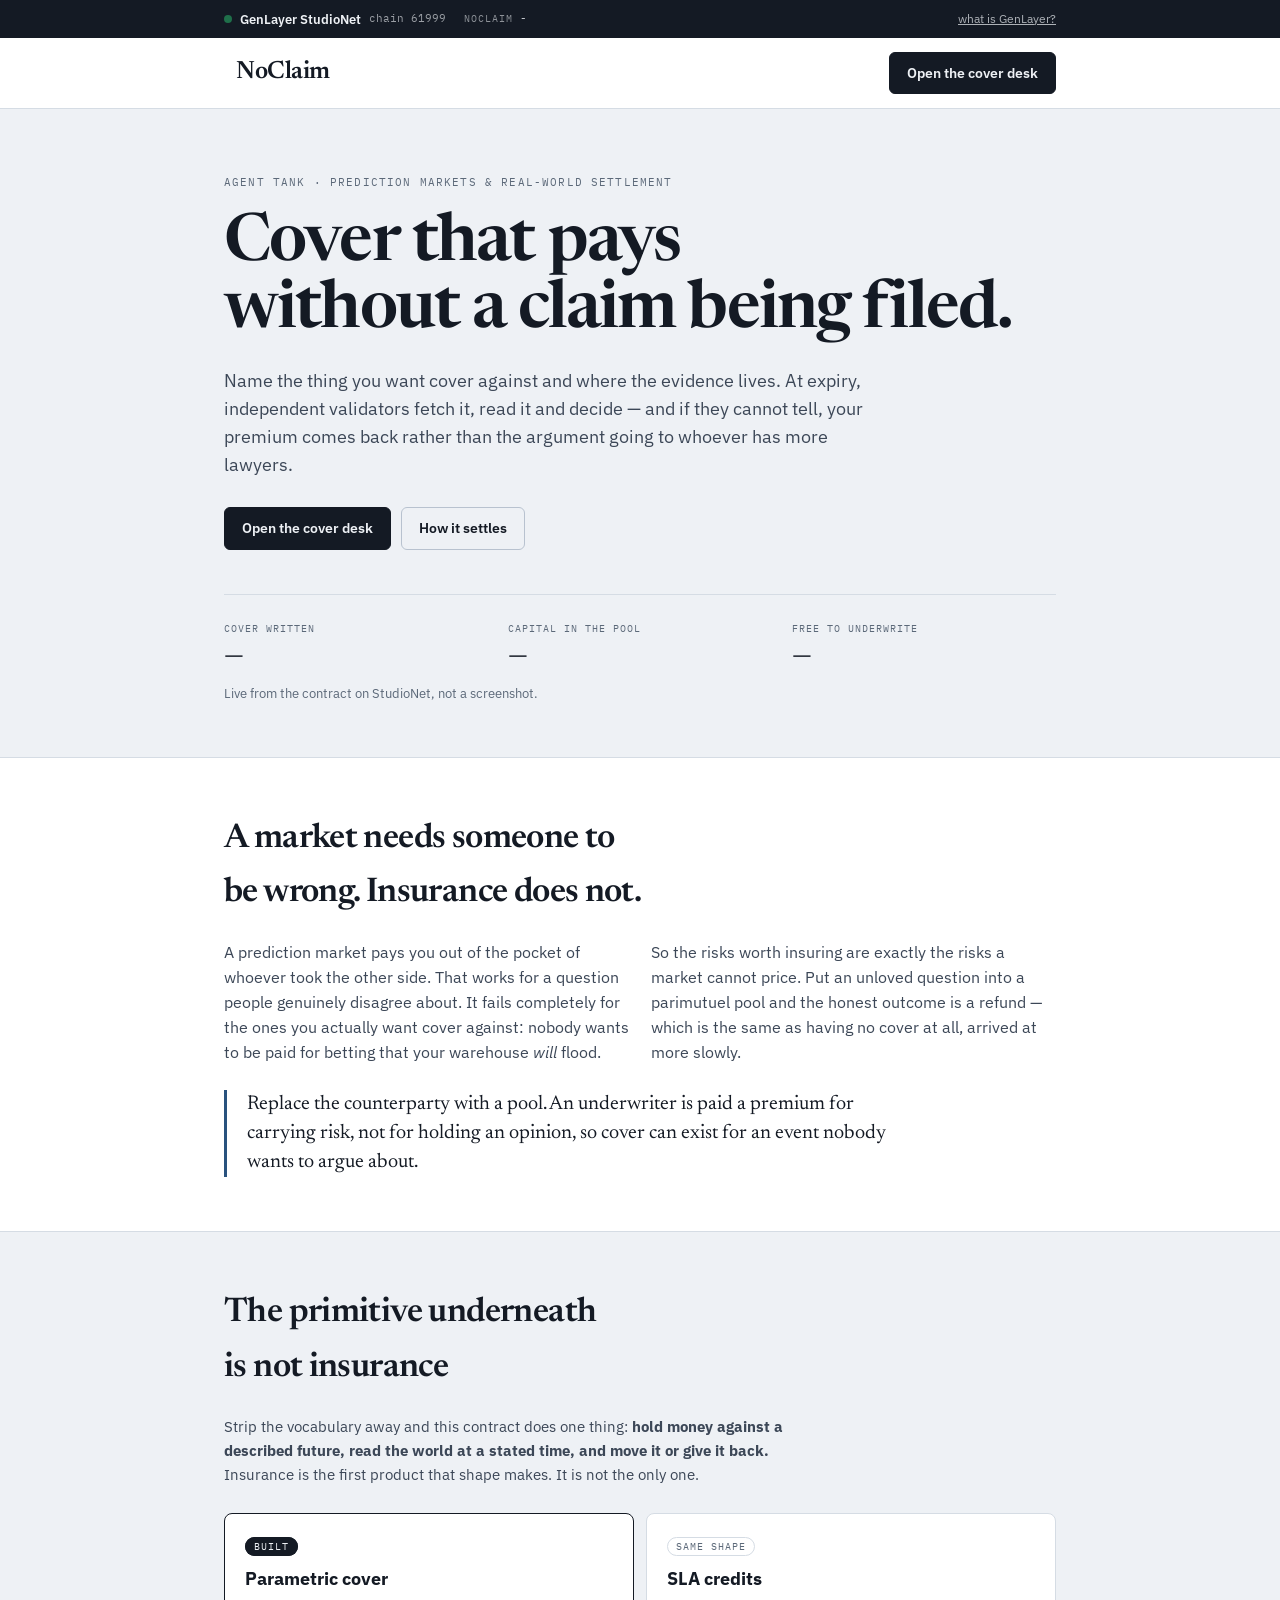
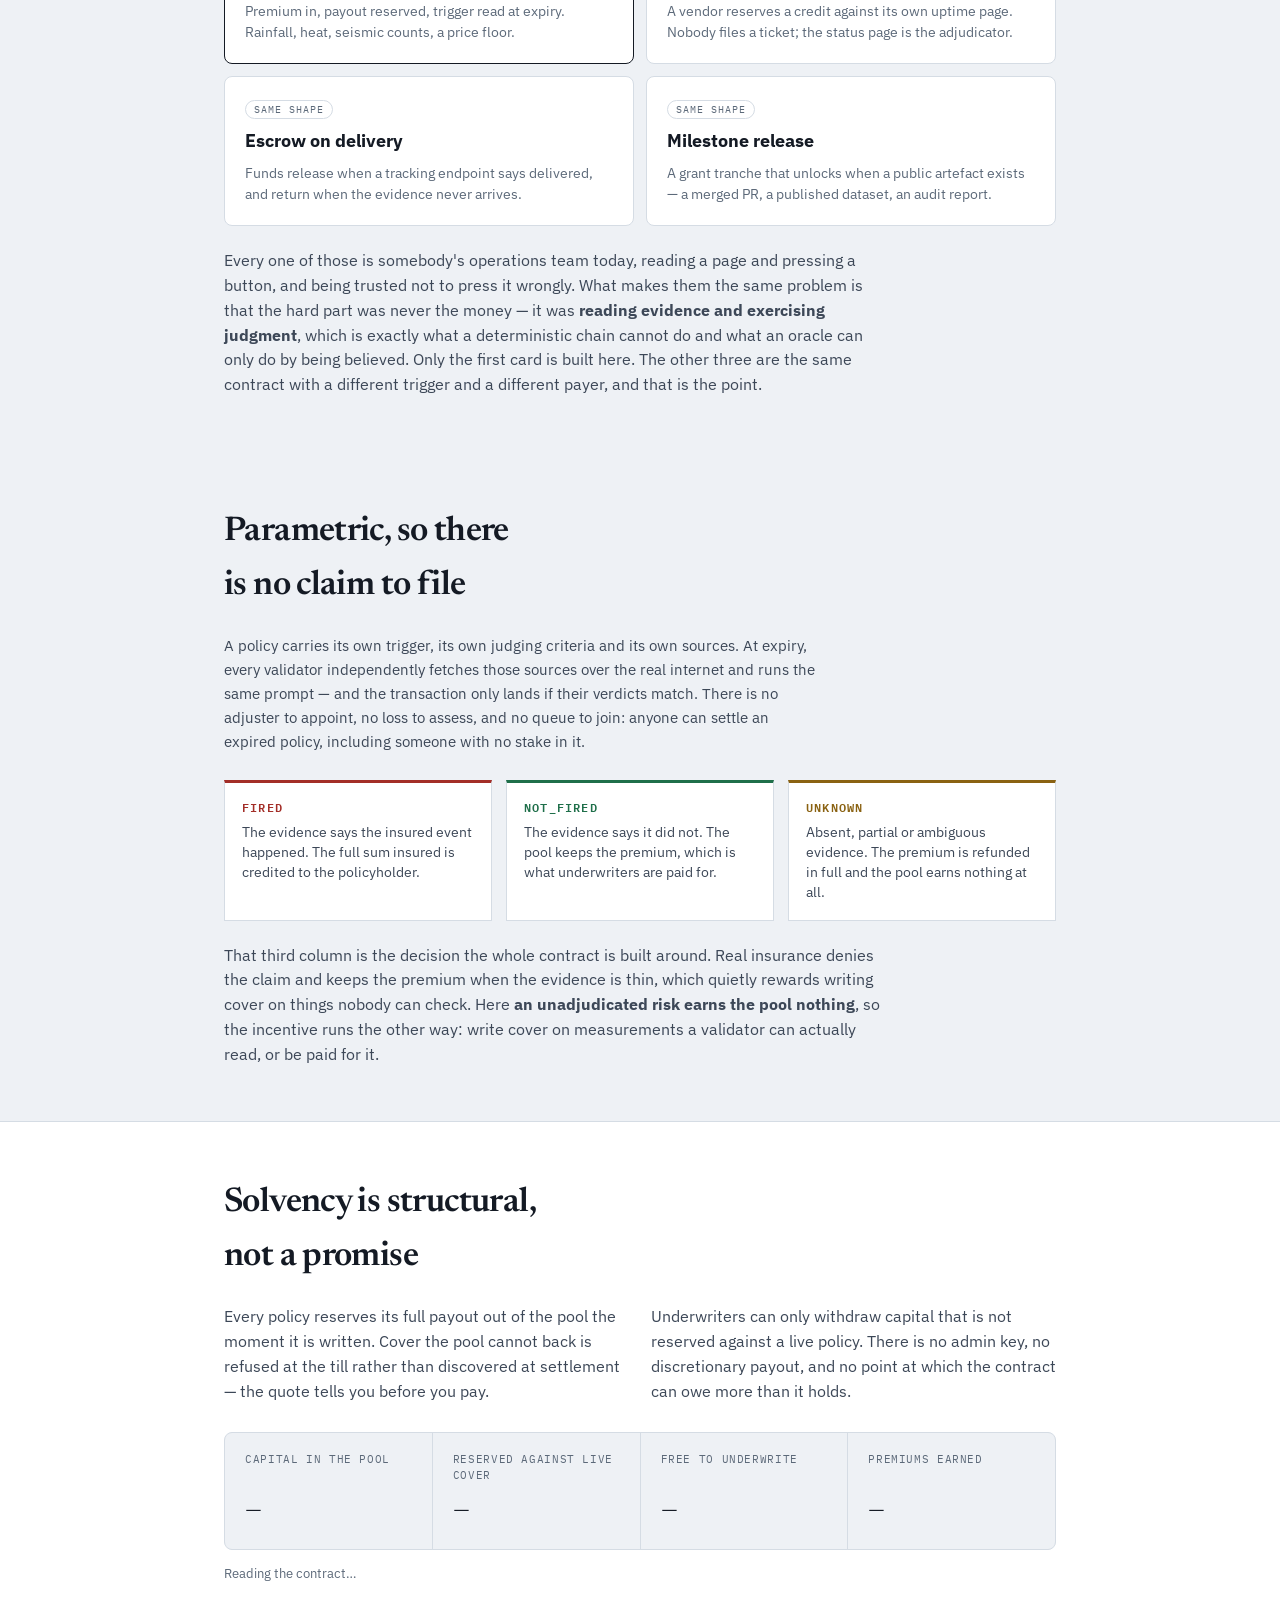
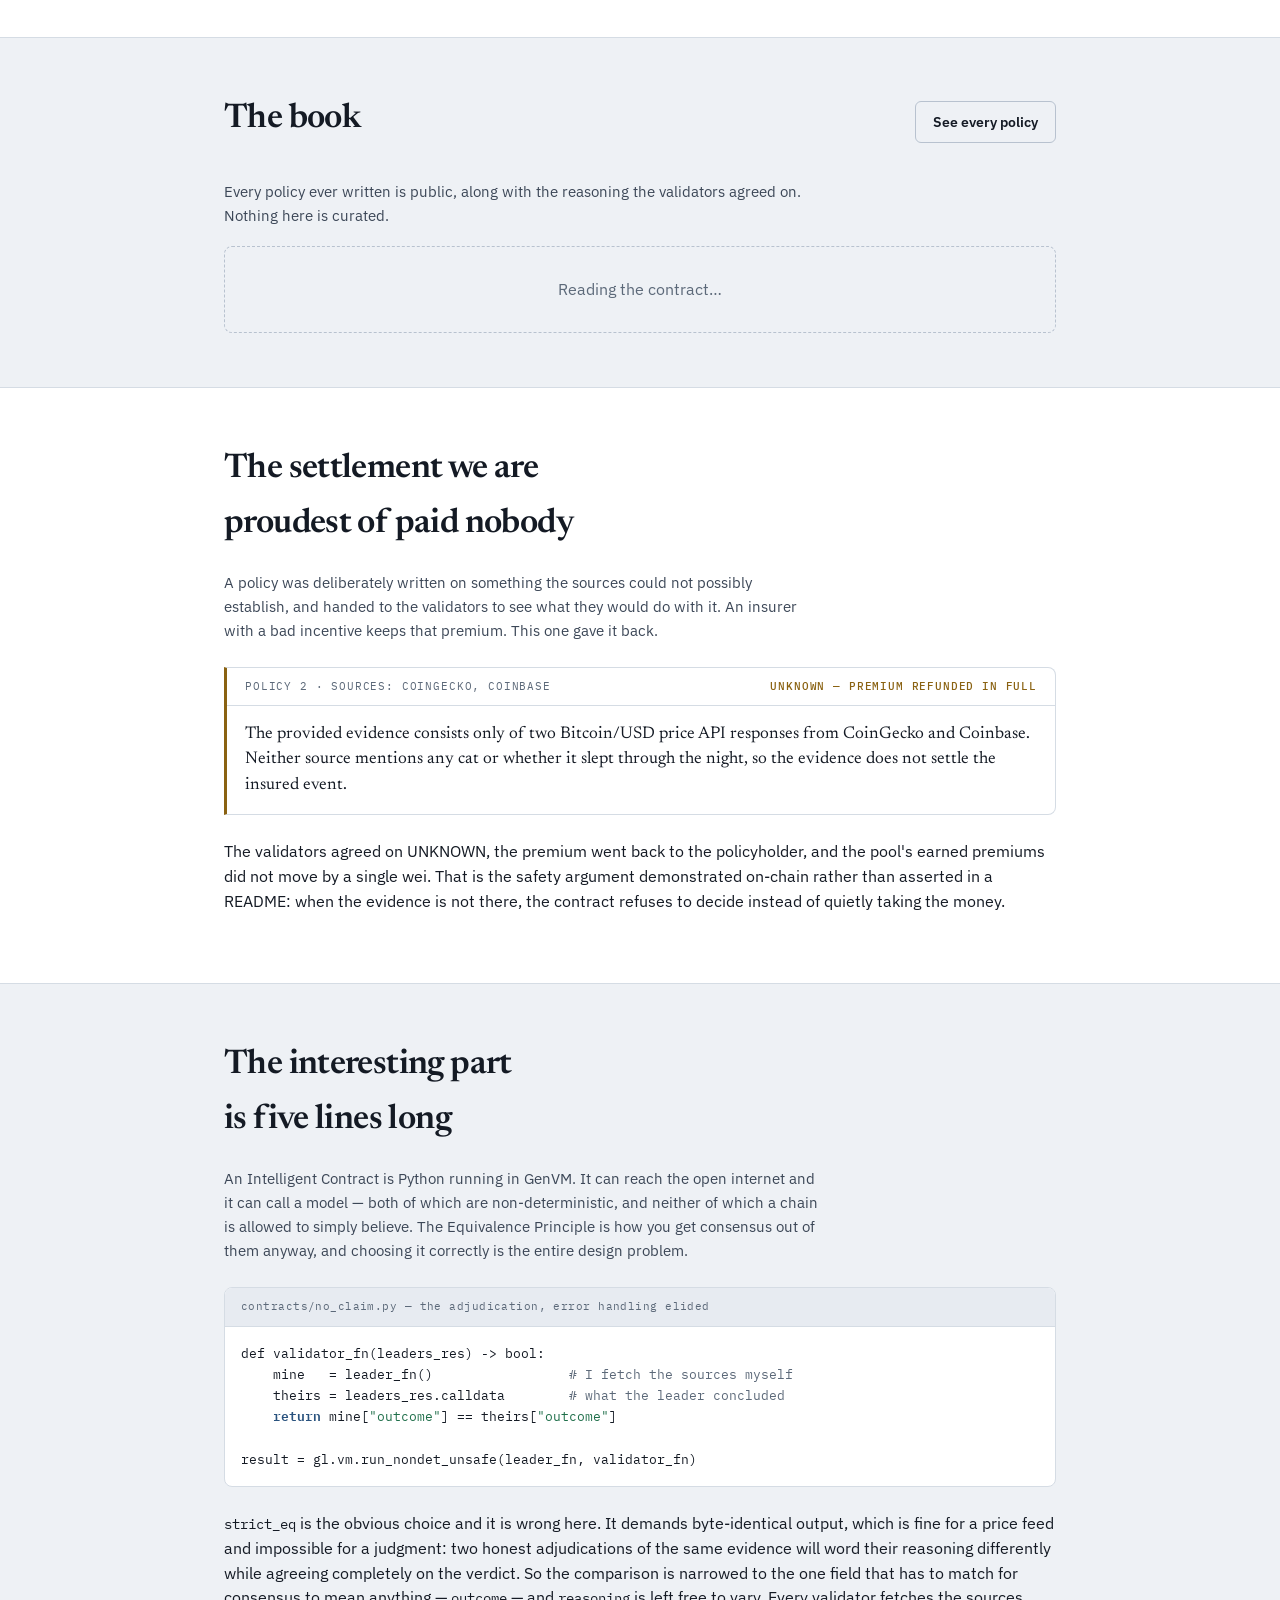
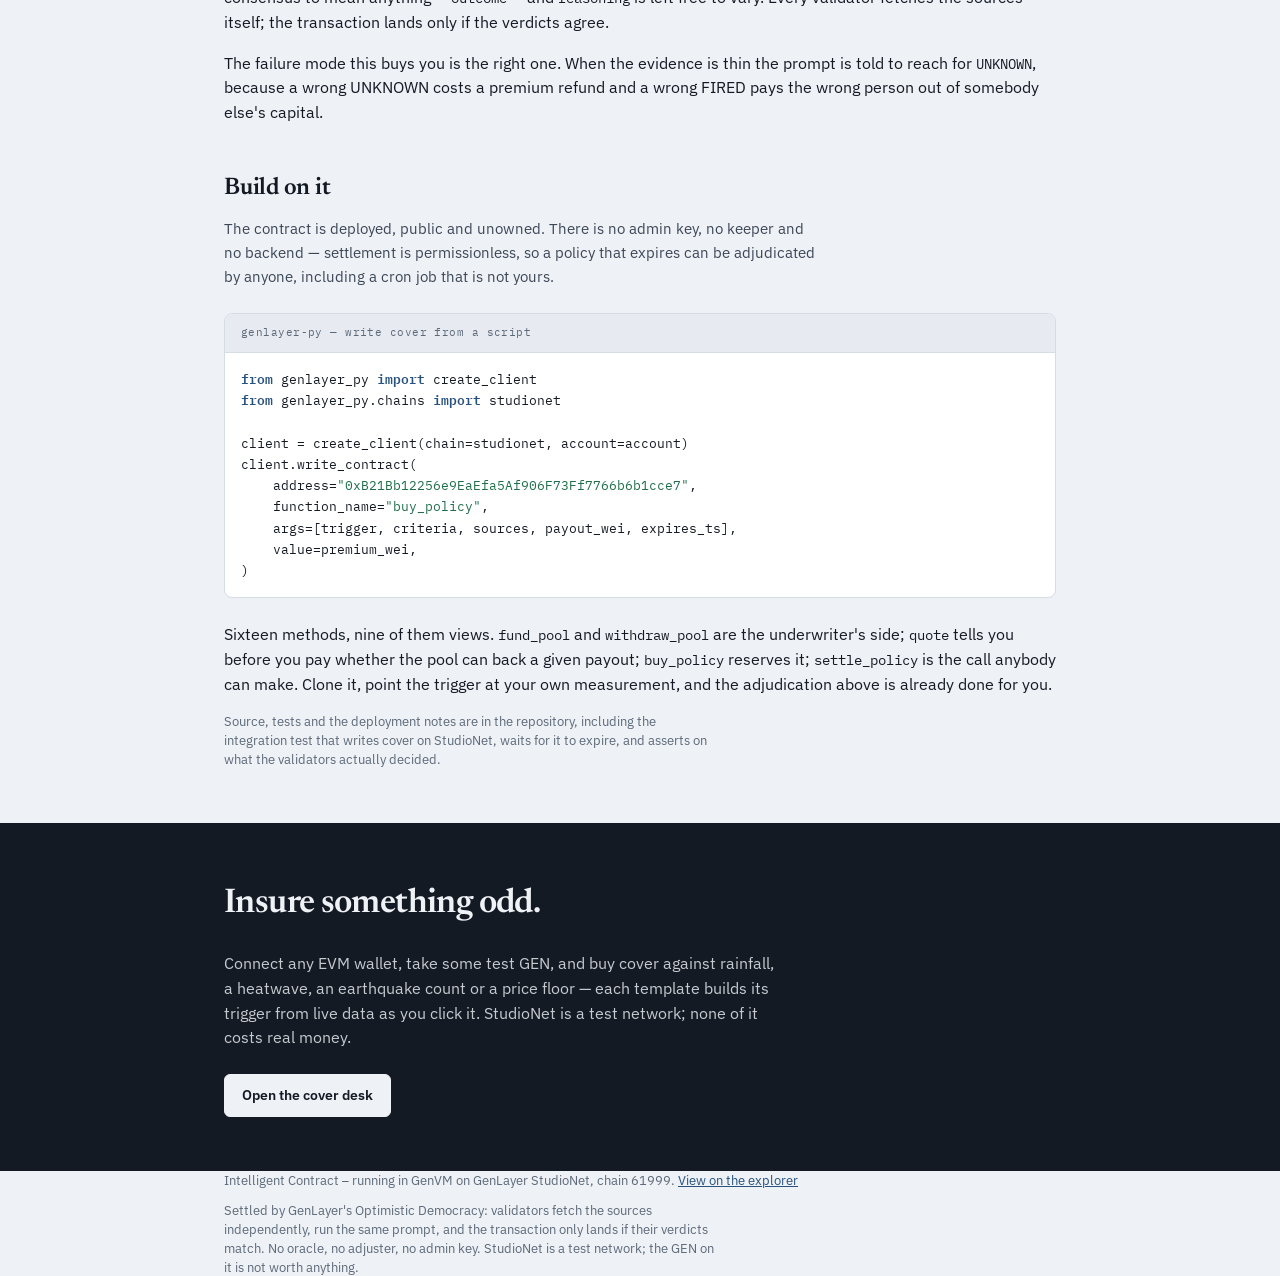
==== commit fb360858: "v0.2.0: constrain sources, retryable UNKNOWN, active/archive storage" ====
--- a/frontend/index.html
+++ b/frontend/index.html
@@ -311,7 +311,7 @@
 
 client = create_client(chain=studionet, account=account)
 client.write_contract(
-    address=<span class="s">"0xBF326FA29B839cF95d3c9d0895b7A852031C3822"</span>,
+    address=<span class="s">"0xB21Bb12256e9EaEfa5Af906F73Ff7766b6b1cce7"</span>,
     function_name=<span class="s">"buy_policy"</span>,
     args=[trigger, criteria, sources, payout_wei, expires_ts],
     value=premium_wei,
--- a/frontend/styles.css
+++ b/frontend/styles.css
@@ -1,6 +1,6 @@
-/* AnyBet - shares its identity with the submission page: a cool filing-paper
-   ground, ink type, and three saturated colours reserved for the three things a
-   market can resolve to. Nothing else is allowed to be loud. */
+/* One identity, shared by every page here: a cool filing-paper ground, ink
+   type, and three saturated colours reserved for the three things an
+   adjudication can come back as. Nothing else is allowed to be loud. */
 
 :root {
   --ground: #eef1f5;
@@ -848,7 +848,7 @@
 .book-row .outcome { color: var(--muted); text-align: right; }
 .book-empty { margin: 0; padding: 12px 13px; color: var(--muted); font-size: 13px; background: var(--ground); }
 
-/* ================= NoClaim ================= */
+/* ================= the cover desk ================= */
 
 .underwriter-grid { grid-template-columns: repeat(auto-fit, minmax(130px, 1fr)); margin-bottom: 14px; }
 
@@ -972,7 +972,7 @@
 #mine-section { margin-bottom: 28px; }
 #mine-section .section-head { margin-bottom: 12px; }
 
-/* ================= NoClaim desk: rebuilt ================= */
+/* ================= cover desk: rebuilt ================= */
 
 /* --- the network bar: which chain, which contract, who is connected --- */
 
@@ -1291,7 +1291,7 @@
    top of each other, and the network is the one that has to win. */
 .home-nav { position: static; }
 
-/* --- the NoClaim landing --------------------------------------------- */
+/* --- the cover landing ------------------------------------------------ */
 
 /* The left edge carries the verdict, so a glance down the list reads as a
    history of decisions rather than a list of rows. */
@@ -1466,3 +1466,14 @@
 @media (max-width: 620px) {
   figure.code pre { font-size: 11.5px; padding: 13px; }
 }
+
+/* The wallet's own balance, beside its address. Tabular figures because the
+   point of it is watching one number change by a small amount. */
+.net-gen {
+  font-family: var(--mono);
+  font-size: 11.5px;
+  opacity: .72;
+  font-variant-numeric: tabular-nums;
+}
+.net-gen code { font-size: inherit; }
+@media (max-width: 620px) { .net-gen { display: none; } }
